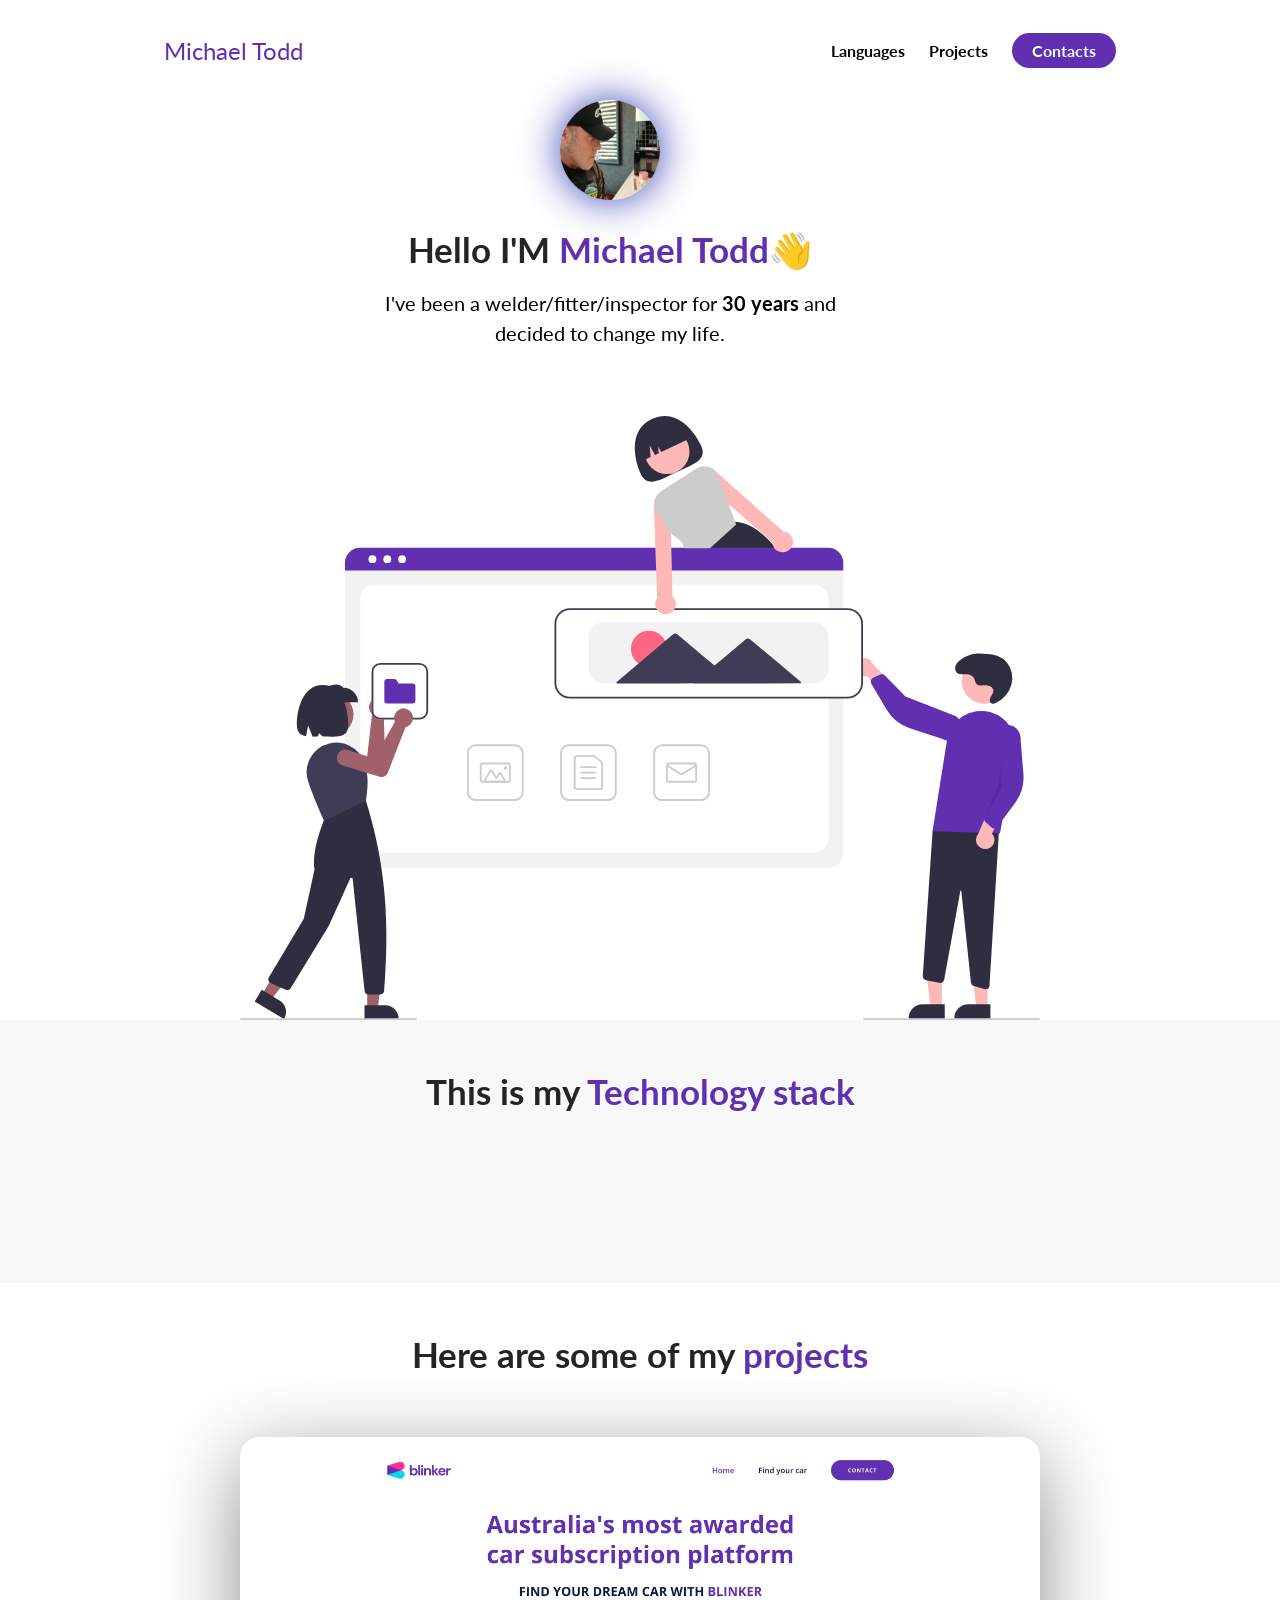
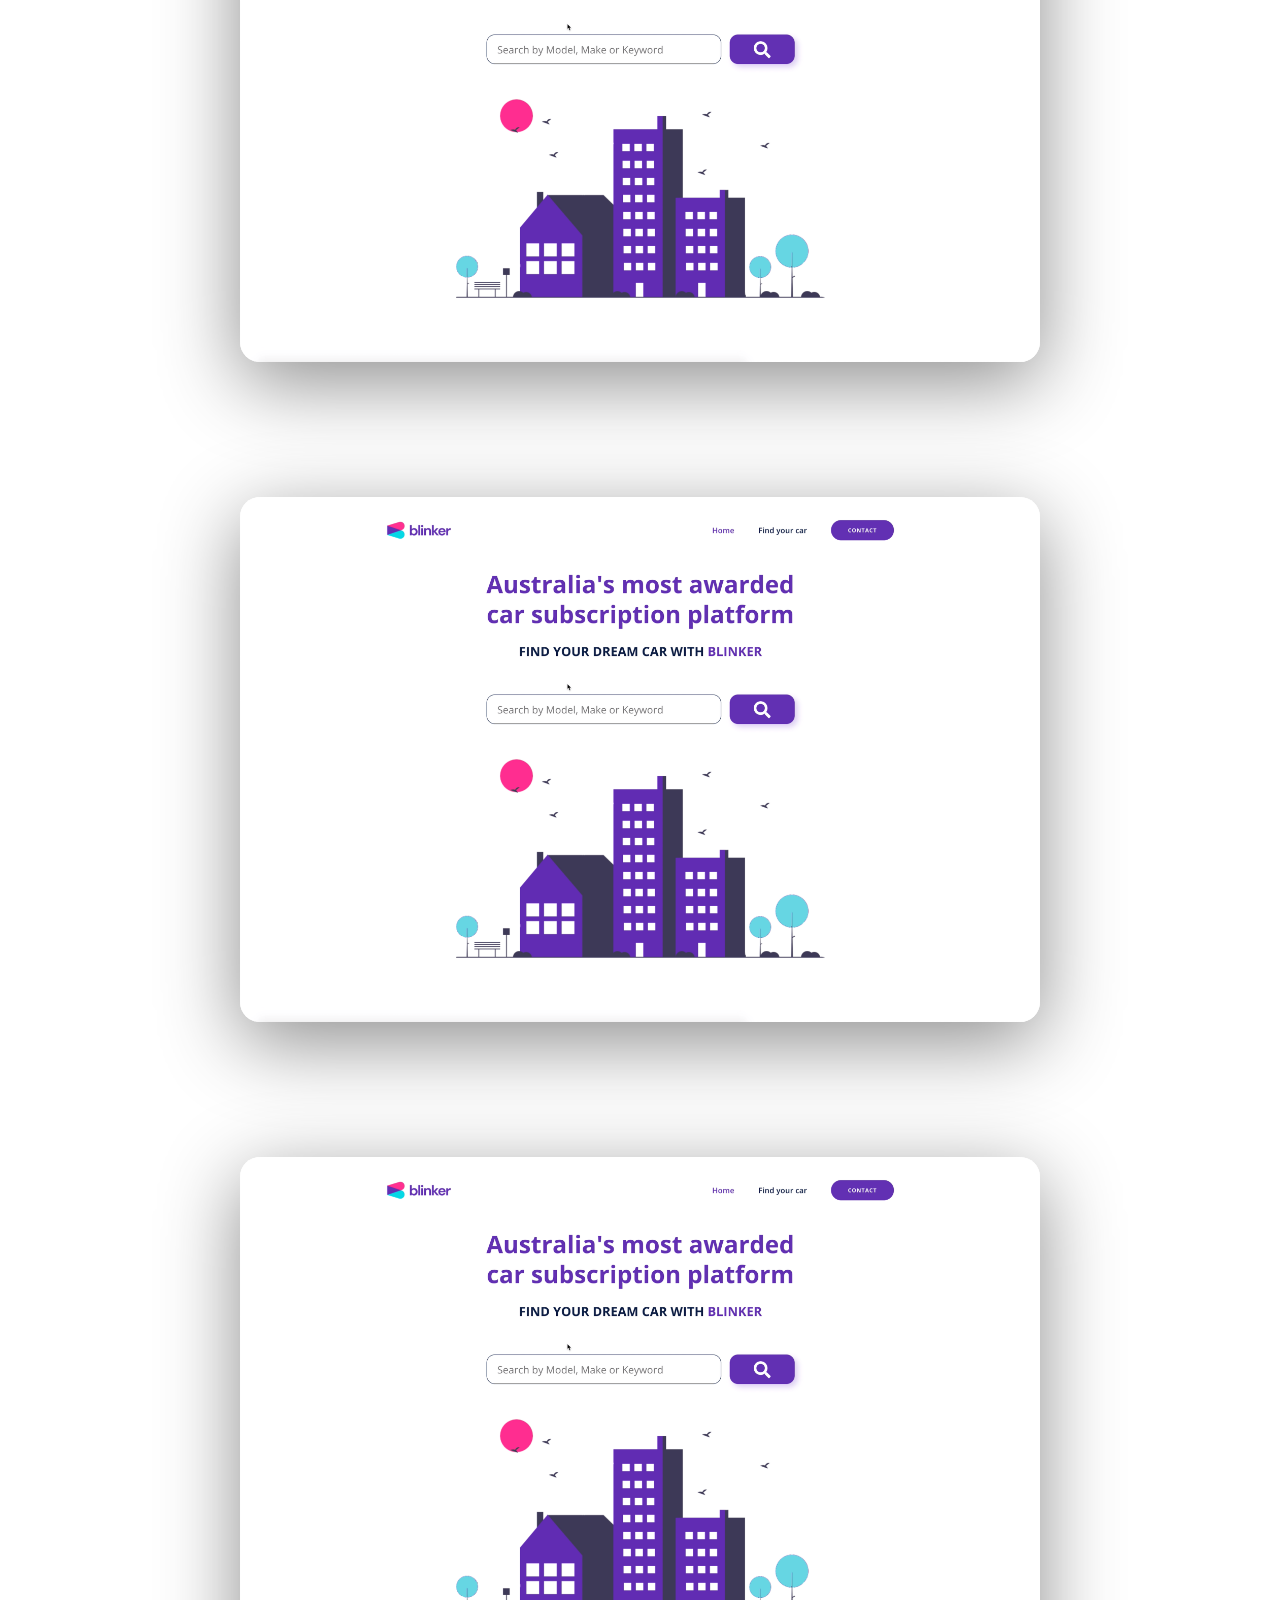
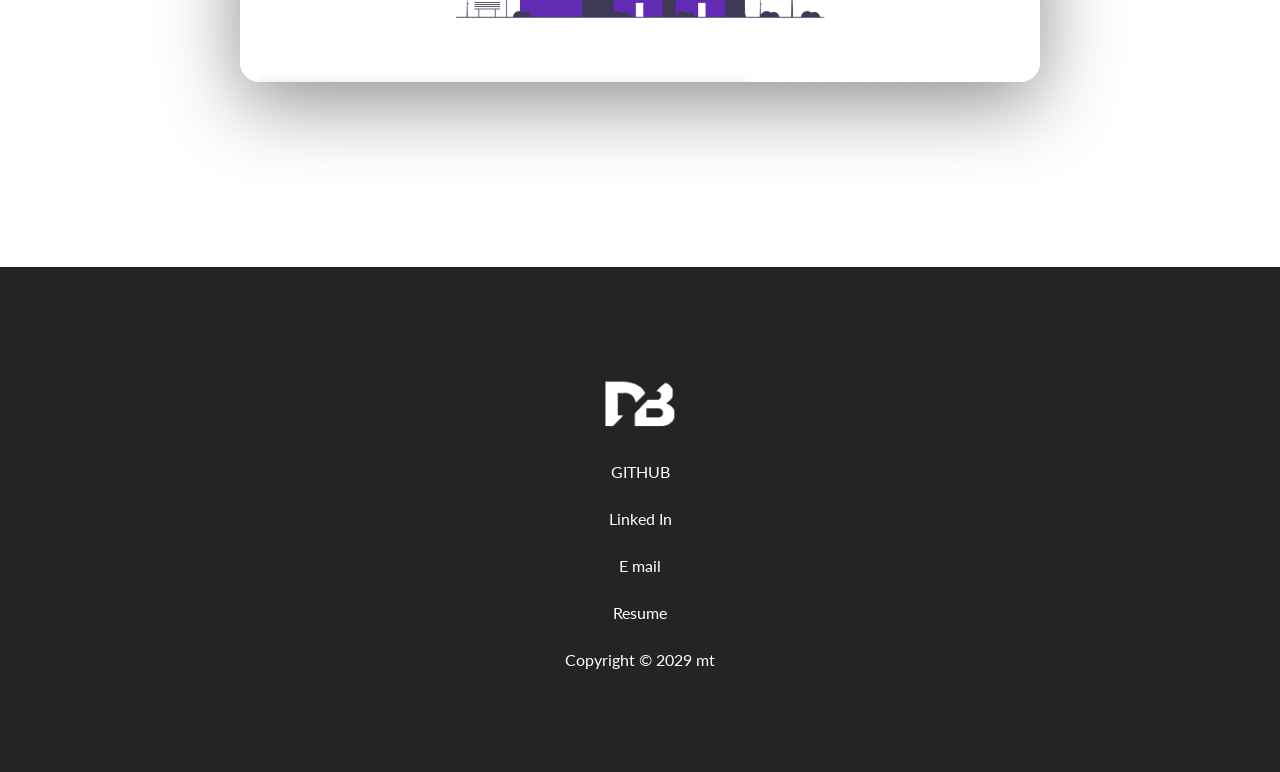
==== index.html @ 8f1e2f40 "bug: footer" ====
<!DOCTYPE html>
<html lang="en">

<head>
  <meta charset="UTF-8">
  <meta http-equiv="X-UA-Compatible" content="IE=edge">
  <meta name="viewport" content="width=device-width, initial-scale=1.0">
  <title>Michael Todd</title>
  <link rel="stylesheet" href="./styles.css">
  <script src="https://kit.fontawesome.com/438e40de6d.js" crossorigin="anonymous"></script>
</head>

<body>
  <section id="about-me">
    <nav>
      <div class="personal__logo">Michael Todd</div>
      <ul class="nav__link--list">
        <li class="nav__link">
          <a href="#languages" class="
            nav__link--anchor
             link__hover-effect
             link__hover-effect--black
          ">Languages</a>
        </li>
        <li class="nav__link">
          <a href="#projects" class= "
            nav__link--anchor
            link__hover-effect
            link__hover-effect--black
          ">Projects</a>
        </li>
        <li class="nav__link">
          <a href="mailto:email@email.com" class="
            nav__link--anchor
            nav__link--anchor-primary
          ">Contacts</a>
        </li>
      </ul>
    </nav>
    <div class="flex flex-1">
      <div class="about-me__info row">
        <div class="about-me__info--container">
          <figure class="about-me__picture--mask">
           <img src="./Michael.jpg" class="about-me__picture" alt="picture of me">
          </figure>
          <h1 class="about-me__info--title">
            Hello I'M <span   class="text--purple">Michael Todd</span>👋
          </h1>
          <p class="about-me__info-para">
            I've been a welder/fitter/inspector for <strong>30 years</strong> and decided to change my life.
          </p>
          <div class="about-me__links">
            <a href="https://www.linkedin.com" class="about-me__link">
              <i class="fa-brands fa-linkedin"></i>
            </a>
            <a href="https://www.github.com" class="about-me__link">
              <i class="fa-brands fa-github"></i>
            </a>
            <a href="https://www.starbucks.com" class="about-me__link">
              <i class="far fa-envelope"></i>
            </a>
            <a href="./david eportfolio layout/assets/Example Resume.pdf" class="about-me__link">
              <i class="far fa-file-pdf"></i>
            </a>
          </div>
        </div>
        <figure class="about-me__img--container">
          <img src="./david eportfolio layout/assets/undraw_websites.svg" class="about-me__img" alt="">
        </figure>
      </div>
    </div>
  </section>
  <section id="languages">
    <div class="container">
      <div class="row">
        <h1 class="section__title">This is my<span class="text--purple"> Technology stack</span></h1>
        <div class="language__list">
          <div class="language">
            <figure class="language__img--wrapper">
              <img src="https://upload.wikimedia.org/wikipedia/commons/3/38/HTML5_Badge.svg" alt="" class="language__img"/>
            </figure>
              <span class="language__name">WIKI</span>
          </div>
          <div class="language">
            <figure class="language__img--wrapper">
              <img src="https://cdn.iconscout.com/icon/free/png-256/css-131-722685.png" alt="" class="language__img"/>
            </figure>
              <span class="language__name">ICON</span>
          </div>
          <div class="language">
            <figure class="language__img--wrapper">
              <img src="https://cdn.iconscout.com/icon/free/png-256/javascript-1-225993.png" alt="" class="language__img"/>
            </figure>
              <span class="language__name">Java</span>
          </div>
          <div class="language">
            <figure class="language__img--wrapper">
              <img src="https://cdn.iconscout.com/icon/free/png-256/typescript-3521774-2945272.png" alt="" class="language__img"/>
            </figure>
              <span class="language__name">Type Script</span>
          </div>
          <div class="language">
            <figure class="language__img--wrapper">
              <img src="https://cdn.iconscout.com/icon/free/png-256/vue-282497.png" alt="" class="language__img"/>
            </figure>
              <span class="language__name">VUE</span>
          </div>
          <div class="language">
            <figure class="language__img--wrapper">
              <img src="https://cdn.iconscout.com/icon/free/png-256/nuxt-dot-js-3628959-3030184.png" alt="" class="language__img"/>
            </figure>
              <span class="language__name">NUXT</span>
          </div>
          <div class="language">
            <figure class="language__img--wrapper">
              <img src="https://cdn.iconscout.com/icon/free/png-256/react-3-1175109.png" alt="" class="language__img"/>
            </figure>
              <span class="language__name">REACT</span>
          </div>
          <div class="language">
            <figure class="language__img--wrapper">
              <img src="https://mobx.js.org/img/mobx.png" alt="" class="language__img"/>
            </figure>
            <span class="language__name">MOBX</span>
          </div>
        </div>
      </div>
    </div>
  </section>
  <section id="projects">
    <div class="container">
      <div class="row">
        <h1 class="section__title">Here are some of my <span class="text--purple">projects</span></h1>
        <ul class="project__list">
          <li class="project">
            <div class="project__wrapper">
              <img src="./david eportfolio layout/assets/loopit.png"class="project__img" alt="Car subscription project">
              <div class="project__description">
                <h3 class="project__description--title">Car Sales Project</h3>
                <h4 class="project__description--sub-title"> HTML, CSS, JAVA, VUE, VUEX</h4>
                <p class="project__description--para">
                  Lorem ipsum dolor sit amet consectetur adipisicing elit. Distinctio magni ea numquam perspiciatis repudiandae voluptas, consequuntur cumque ab placeat libero tenetur quod architecto maxime quasi itaque eaque corrupti reiciendis doloremque?
                </p>
                <div class="project__description--links">
                  <a href="https://www.github.com/yourlink" target="_blank" class="project__description--link">
                    <i class="fa-brands fa-github"></i>
                  </a>
                  <a href="https://www.your web site" class="project__description--link">
                    <i class="fas fa-link"></i>
                  </a> 
                </div> 
              </div>
            </div>
          </li>
          <li class="project">
            <div class="project__wrapper">
              <img src="./david eportfolio layout/assets/loopit.png"class="project__img" alt="Car subscription project">
              <div class="project__description">
                <h3 class="project__description--title">ultra sonic testing Project</h3>
                <h4 class="project__description--sub-title"> HTML, CSS, JAVA, VUE, VUEX</h4>
                <p class="project__description--para">
                  Lorem ipsum dolor sit amet consectetur adipisicing elit. Distinctio magni ea numquam perspiciatis repudiandae voluptas, consequuntur cumque ab placeat libero tenetur quod architecto maxime quasi itaque eaque corrupti reiciendis doloremque?
                </p>
                <div class="project__description--links">
                  <a href="https://www.github.com/yourlink" target="_blank" class="project__description--link">
                    <i class="fa-brands fa-github"></i>
                  </a>
                  <a href="https://www.your web site" class="project__description--link">
                    <i class="fas fa-link"></i>
                  </a> 
                </div> 
              </div>
            </div>
          </li>
          <li class="project">
            <div class="project__wrapper">
              <img src="./david eportfolio layout/assets/loopit.png"class="project__img" alt="Car subscription project">
              <div class="project__description">
                <h3 class="project__description--title">Cheese Cake Factory Project</h3>
                <h4 class="project__description--sub-title"> HTML, CSS, JAVA, VUE, VUEX</h4>
                <p class="project__description--para">
                  Lorem ipsum dolor sit amet consectetur adipisicing elit. Distinctio magni ea numquam perspiciatis repudiandae voluptas, consequuntur cumque ab placeat libero tenetur quod architecto maxime quasi itaque eaque corrupti reiciendis doloremque?
                </p>
                <div class="project__description--links">
                  <a href="https://www.github.com/yourlink" target="_blank" class="project__description--link">
                    <i class="fa-brands fa-github"></i>
                  </a>
                  <a href="https://www.your web site" class="project__description--link">
                    <i class="fas fa-link"></i>
                  </a> 
                </div> 
              </div>
            </div>
          </li>
        </ul>
      </div>
    </div>
  </section>
  <footer>
    <div class="row footer__row">
      <a href="#" class="footer__anchor">
        <figure class="footer__logo">
          <img src="./david eportfolio layout/assets/logo.svg" class="footer__logo--img" alt="">
        </figure>
        <span class="footer__logo--popper">Top
          <i class="fas fa-arrow-up"></i>
        </span>
      </a>
      <div class="footer__social--list">
        <a href="https://www.github.com" class="
          footer__social--link
          link__hover-effect
          link__hover-effect--white
        "target="-blank">GITHUB</a>
      </div>
      <div class="footer__social--list">
        <a href="https://www.linkedin.com" class="
          footer__social--link
          link__hover-effect
          link__hover-effect--white
        "target="-blank">Linked In</a>
      </div>
      <div class="footer__social--list">
        <a href="mailto:email@email.com" class="
          footer__social--link
          link__hover-effect
          link__hover-effect--white
        "target="-blank">E mail</a>
      </div>
      <div class="footer__social--list">
        <a href="./david eportfolio layout/assets/Example Resume.pdf" class="
          footer__social--link
          link__hover-effect
          link__hover-effect--white
        "target="-blank">Resume</a>
      </div>
      <div class="footer__copyright"> Copyright ©  2029 mt </div> 
    </div>
  </footer>
</body>
</html>
---- styles.css ----
@import url('https://fonts.googleapis.com/css2?family=Lato:wght@400;700&display=swap');

* {
  font-family: 'Lato', sans-serif;
  padding: 0;
  margin: 0;
  box-sizing: border-box;
}

html {
  scroll-behavior: smooth;
}

h1, h2, h3, h4, h5, h6, span {
  color: #242424;
  text-align: center;
  line-height: 1.25;
}

h1 {
  font-size: 35px;
}

p {
  line-height: 1.5;
  font-size: 16px;
}

a {
  text-decoration: none;
  position: relative;
  transition: opacity 300ms ease;
}

i:hover {
  opacity: 0.7;
}

.link__hover-effect:after {
  content:"";
  position: absolute;
  height: 3px;
  width: 0;
  bottom: -3px;
  right: 0;
  transition: all 300ms ease;
}

.link__hover-effect--white:after {
  background-color: #fff;
}

.link__hover-effect--black:after {
  background-color: #000;
}

.link__hover-effect:hover:after {
  width: 100%;
  left: 0;
}

li {
  list-style-type: none;
}

.flex {
  display: flex;
}

.flex-1 {
  flex: 1;
}


.container {
  padding: 50px 0;
}

.row {
  width:100%;
  max-width: 800px;
  margin: 0 auto;
}

.text--purple {
  color:#6030b1;
}

section:nth-child(even) {
  background-color: #f8f8f8;
}

.section__title {
  margin-bottom: 20px;
}

/*

NAVIGATION BAR

*/

nav {
  height: 100px;
  max-width: 1000px;
  width: 100%;
  margin: 0 auto;
  display: flex;
  justify-content: space-between;
  align-items: center;
  padding: 0 12px;
}

.nav__link--list {
  display: flex;
  }

.nav__link--anchor {
  margin: 0 12px;
  color: #070202;
  text-decoration: none;
  font-weight: 700;
}

.nav__link--anchor-primary {
  background-color: #6030b1;
  color:azure;
  border-radius: 50px;
  padding: 8px 20px;
  transition: all 300ms ease;
}

.nav__link--anchor-primary:hover {
  background-color: #5d3eff;
}

.personal__logo {
  font-size: 24px;
  color:#6030b1;
  margin: 0 12px;
  font: bold;
}

/* 

ABOUT me

*/

#about-me {
  min-height: 100vh;
  display: flex;
  flex-direction: column;
}

.about-me__info {
  display: flex;
  flex-direction: column;
}


.about-me__info--container {
  display: flex;
  justify-content: center;
  flex-direction: column;
  align-items: center;
  max-width: 500px;
  margin: 0  120px;
  text-align: center;
}

.about-me__picture--mask {
  width: 100px;
  height: 100px;
  border-radius: 50%;
  overflow: hidden;
  box-shadow: 0px 0px 40px #343eb3;
  margin-bottom: 28px;
}
.about-me__picture {
  width: 100%;
  height: 100%;

  /*  improving my own picture  */

  transform: scale(1.5);
  padding: 8px;
}

.about-me__info--title {
  margin-bottom: 16px;
}

.about-me__info-para {
  font-size: 20px;
  margin-bottom: 28px;
}

.about-me__link {
  font-size: 25px;
  color:#242424;
  text-decoration: none;
  padding: 0  20px;
}

.about-me__links {
  animation: fade-up 650ms 800ms backwards;
  padding: 20px;
  font-size: 25px;
  display:flex;
}

.about-me__img--container {
  flex: 1;
  align-items: center;
  flex-direction: column;
  display: flex;

} 

.about-me__img  {
  width: 100%;
}

/*

TECH - STACK

*/

.language {
  width: 25%;
  display: flex;
  justify-content: center;
  position: relative;
  /* position */
}

.language__img {
  width: 100%;
  max-width: 100px;
  position: relative;
}

.language__img:hover {
  filter:brightness(80%);
  opacity: 0.86;
  transform: scale(0.9);
}

.language__img--wrapper {
  display: flex;
  justify-content: center;
  align-items: center;
  padding: 25px 16px;

}

.language__list {
  display: flex;
  width: 100%;
  flex-wrap: wrap;
}

.language__name {
  position: absolute;
  bottom: 0;
  transform: scale(0);
  transition: all 300ms;
  font-size: 20px;
}
.language:hover .language__name {
  transform: scale(1);
}

/*

PROJECTS

*/

.project {
  margin-bottom: 135px;
}

.project__img {
  width: 100%;
  transition: all 500ms ease;
}

.project__wrapper {
  box-shadow: 0 20px 80px rgba(0, 0, 0, 0.45);
  border-radius: 20px;
  overflow: hidden;
  position: relative;
  display: flex;
}

.project__wrapper:before {
  content:"";
  position: absolute;
  top: 0;
  left: 0;
  height: 100%;
  width: 100%;
  background-color: #1c1d25;
  opacity: 0;
  transition: opacity 450ms ease;
  z-index: 2;
}

.project:hover .project__wrapper:before {
  opacity: 0.7;

}

.project:hover .project__img {
  transform: scale (1.07);
  filter: blur(5px);
}

.project:hover .project__description {
  opacity: 1;
}

.project__list {
  padding-top: 40px;
}

.project__description {
  position: absolute;
  top: 50%;
  transform: translateY(-50%);
  left: 90px;
  max-width: 550px;
  z-index: 3;
  opacity: 0;
  transition: transform 450ms, opacity 300ms;
}

.project__description--title {
  font-size: 40px;
}

.project__description--para {
  margin: 16px 0;
}

.project__description--link {
  font-size: 20px;
  margin-right: 16px;
}

.project__description--title,
.project__description--sub-title,
.project__description--para,
.project__description--link {
  text-align: left;
  color: #fff;
}

/* 

FOOTER 

*/


footer {
  background-color: #242424;
}

.footer__logo {

}

.footer__social--list {
  width: 100%;
  max-width: 500px;
  display: flex;
  justify-content: space-around;
  margin-bottom: 28px;
}

.footer__row {
  padding: 8% 0;
  flex-direction: column;
  display: flex;
  align-items: center;
  justify-content: center;
}

.footer__logo--img {
  width: 70px;
  height: 70px;
}

.footer__social--link,
.footer__copyright,
.footer__logo--popper {
  color:#fff
}

.footer__anchor {
  margin-bottom: 20px;
  position: relative;
}

.footer__anchor:hover 
.footer__logo--popper {
  transform: translate(60px);
  position: relative;
}

.footer__logo--popper {
  position: absolute;
  right: 0;
  top: 30px;
  font-weight: 700;
  opacity: 0;
  transition: all 300ms ease;
}
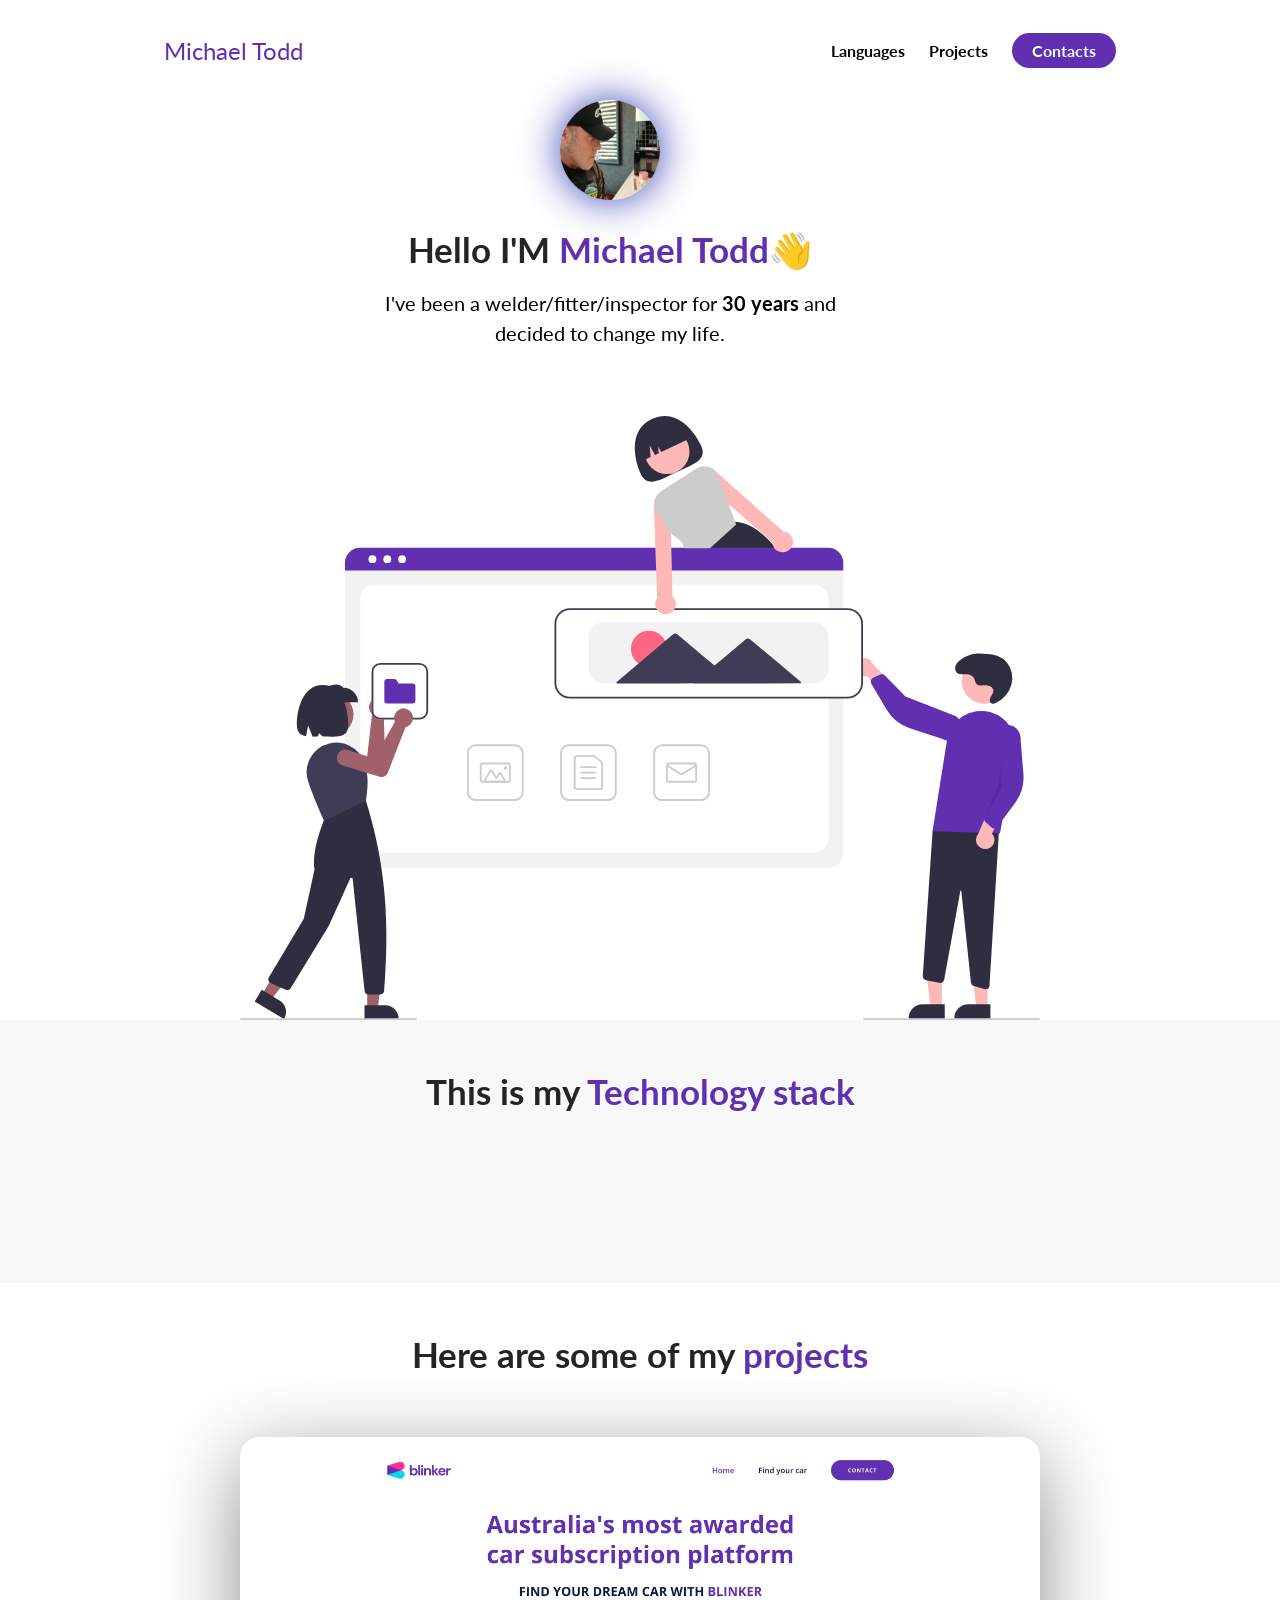
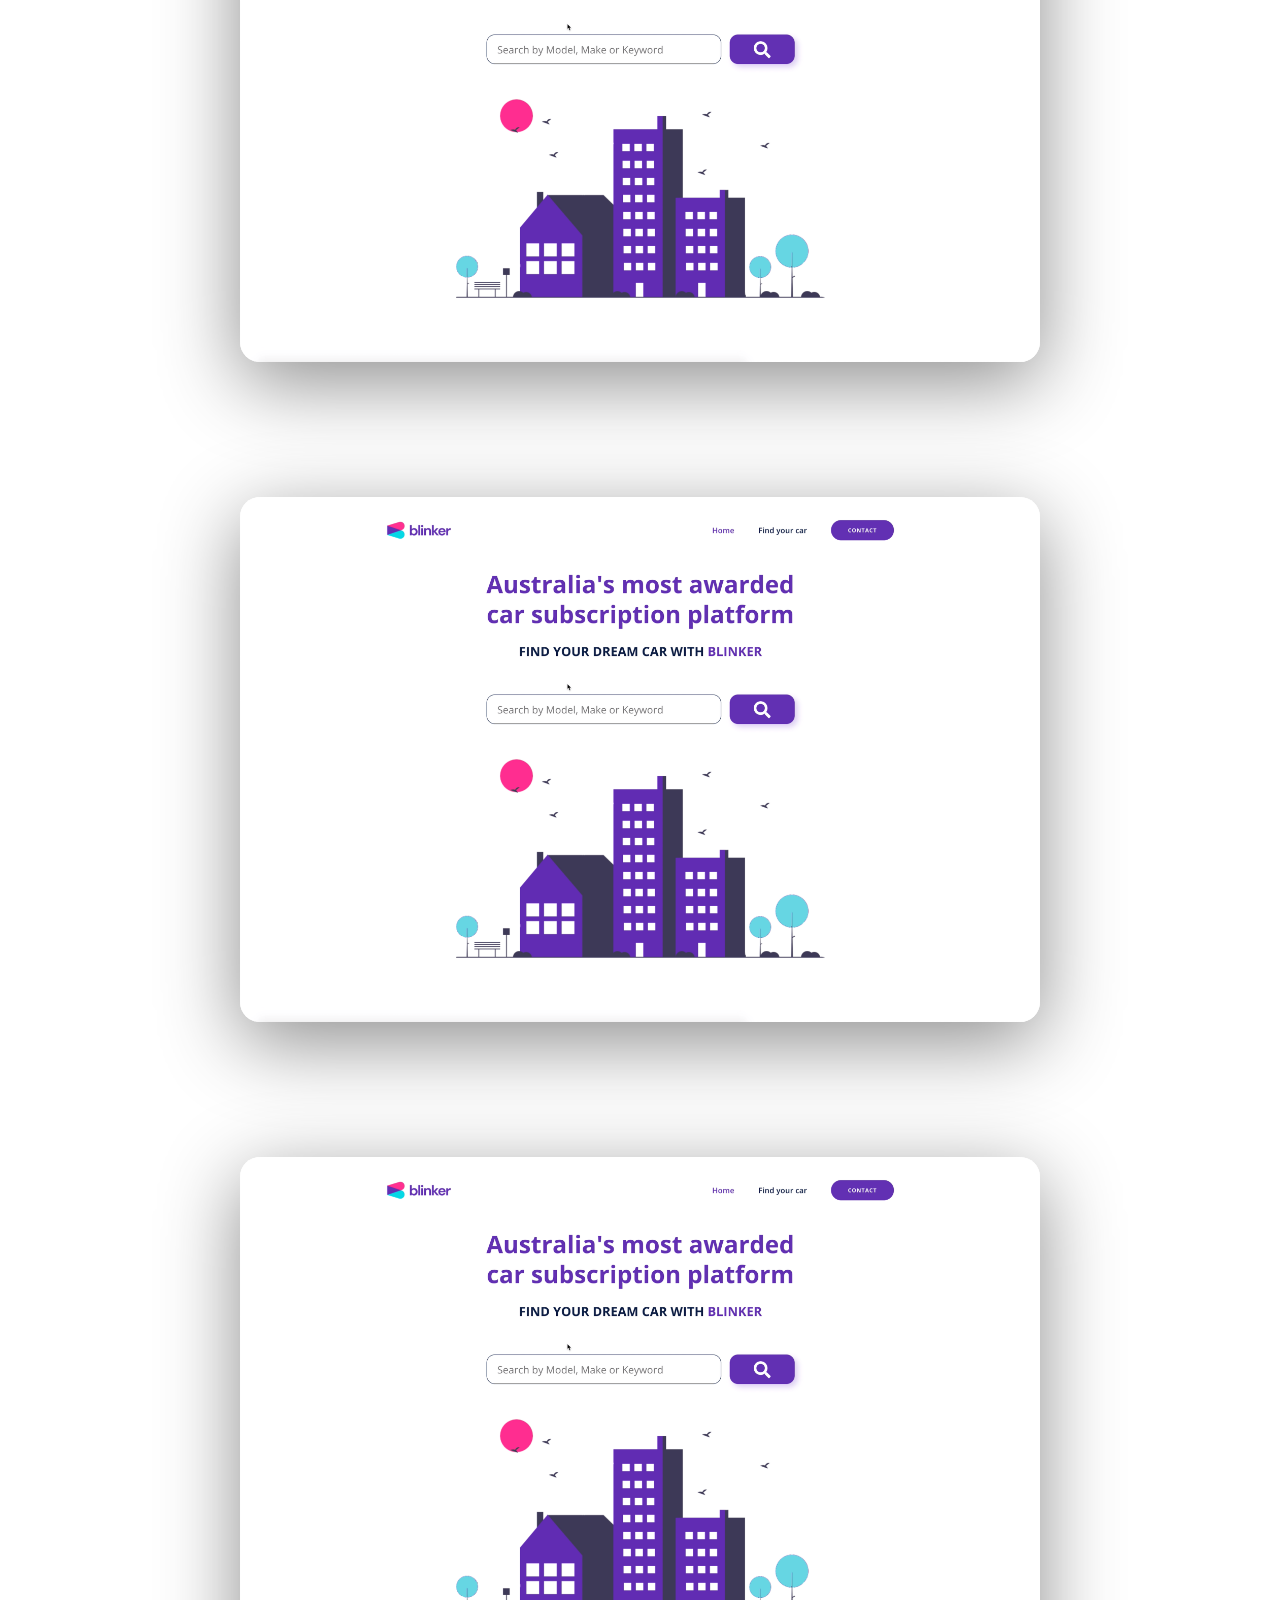
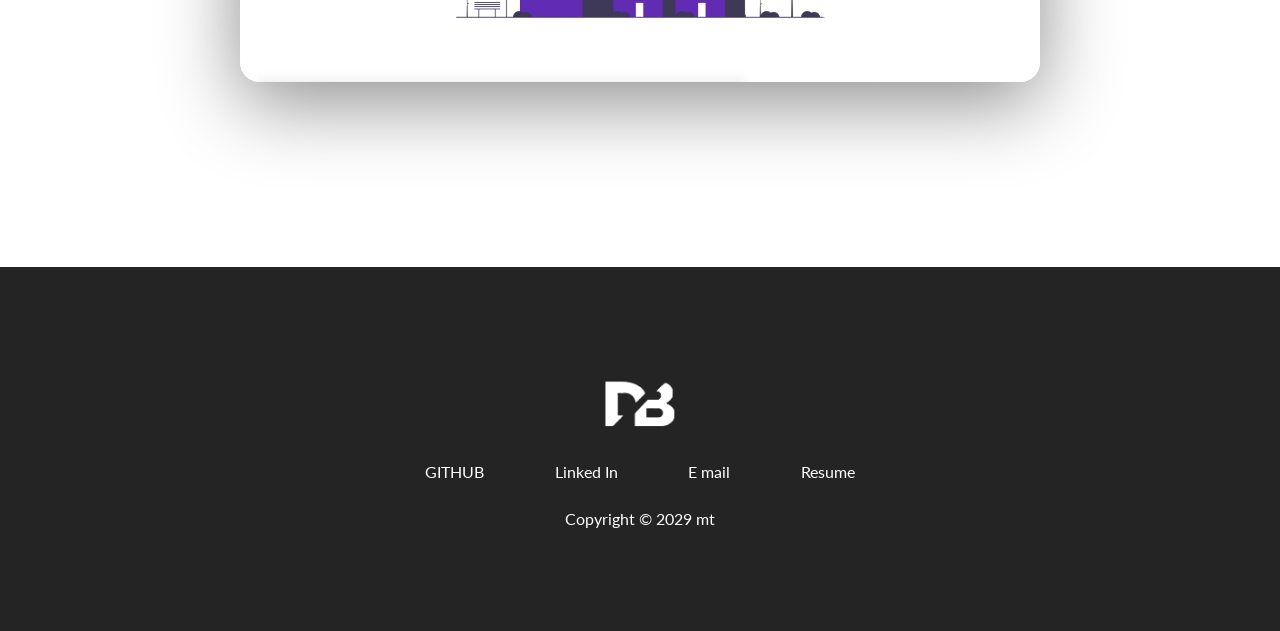
==== commit f3f0851f: "fix: div class footer social link, change -blank to _blank" ====
--- a/index.html
+++ b/index.html
@@ -200,9 +200,10 @@
     <div class="row footer__row">
       <a href="#" class="footer__anchor">
         <figure class="footer__logo">
-          <img src="./david eportfolio layout/assets/logo.svg" class="footer__logo--img" alt="">
+          <img src="./david eportfolio layout/assets/logo.svg"class="footer__logo--img" alt="">
         </figure>
-        <span class="footer__logo--popper">Top
+        <span class="footer__logo--popper">
+          Top
           <i class="fas fa-arrow-up"></i>
         </span>
       </a>
@@ -211,28 +212,22 @@
           footer__social--link
           link__hover-effect
           link__hover-effect--white
-        "target="-blank">GITHUB</a>
-      </div>
-      <div class="footer__social--list">
+        "target="_blank">GITHUB</a>
         <a href="https://www.linkedin.com" class="
           footer__social--link
           link__hover-effect
           link__hover-effect--white
-        "target="-blank">Linked In</a>
-      </div>
-      <div class="footer__social--list">
+        "target="_blank">Linked In</a>
         <a href="mailto:email@email.com" class="
           footer__social--link
           link__hover-effect
           link__hover-effect--white
-        "target="-blank">E mail</a>
-      </div>
-      <div class="footer__social--list">
+        "target="_blank">E mail</a>
         <a href="./david eportfolio layout/assets/Example Resume.pdf" class="
           footer__social--link
           link__hover-effect
           link__hover-effect--white
-        "target="-blank">Resume</a>
+        "target="_blank">Resume</a>
       </div>
       <div class="footer__copyright"> Copyright ©  2029 mt </div> 
     </div>
--- a/styles.css
+++ b/styles.css
@@ -370,9 +370,6 @@
   background-color: #242424;
 }
 
-.footer__logo {
-
-}
 
 .footer__social--list {
   width: 100%;
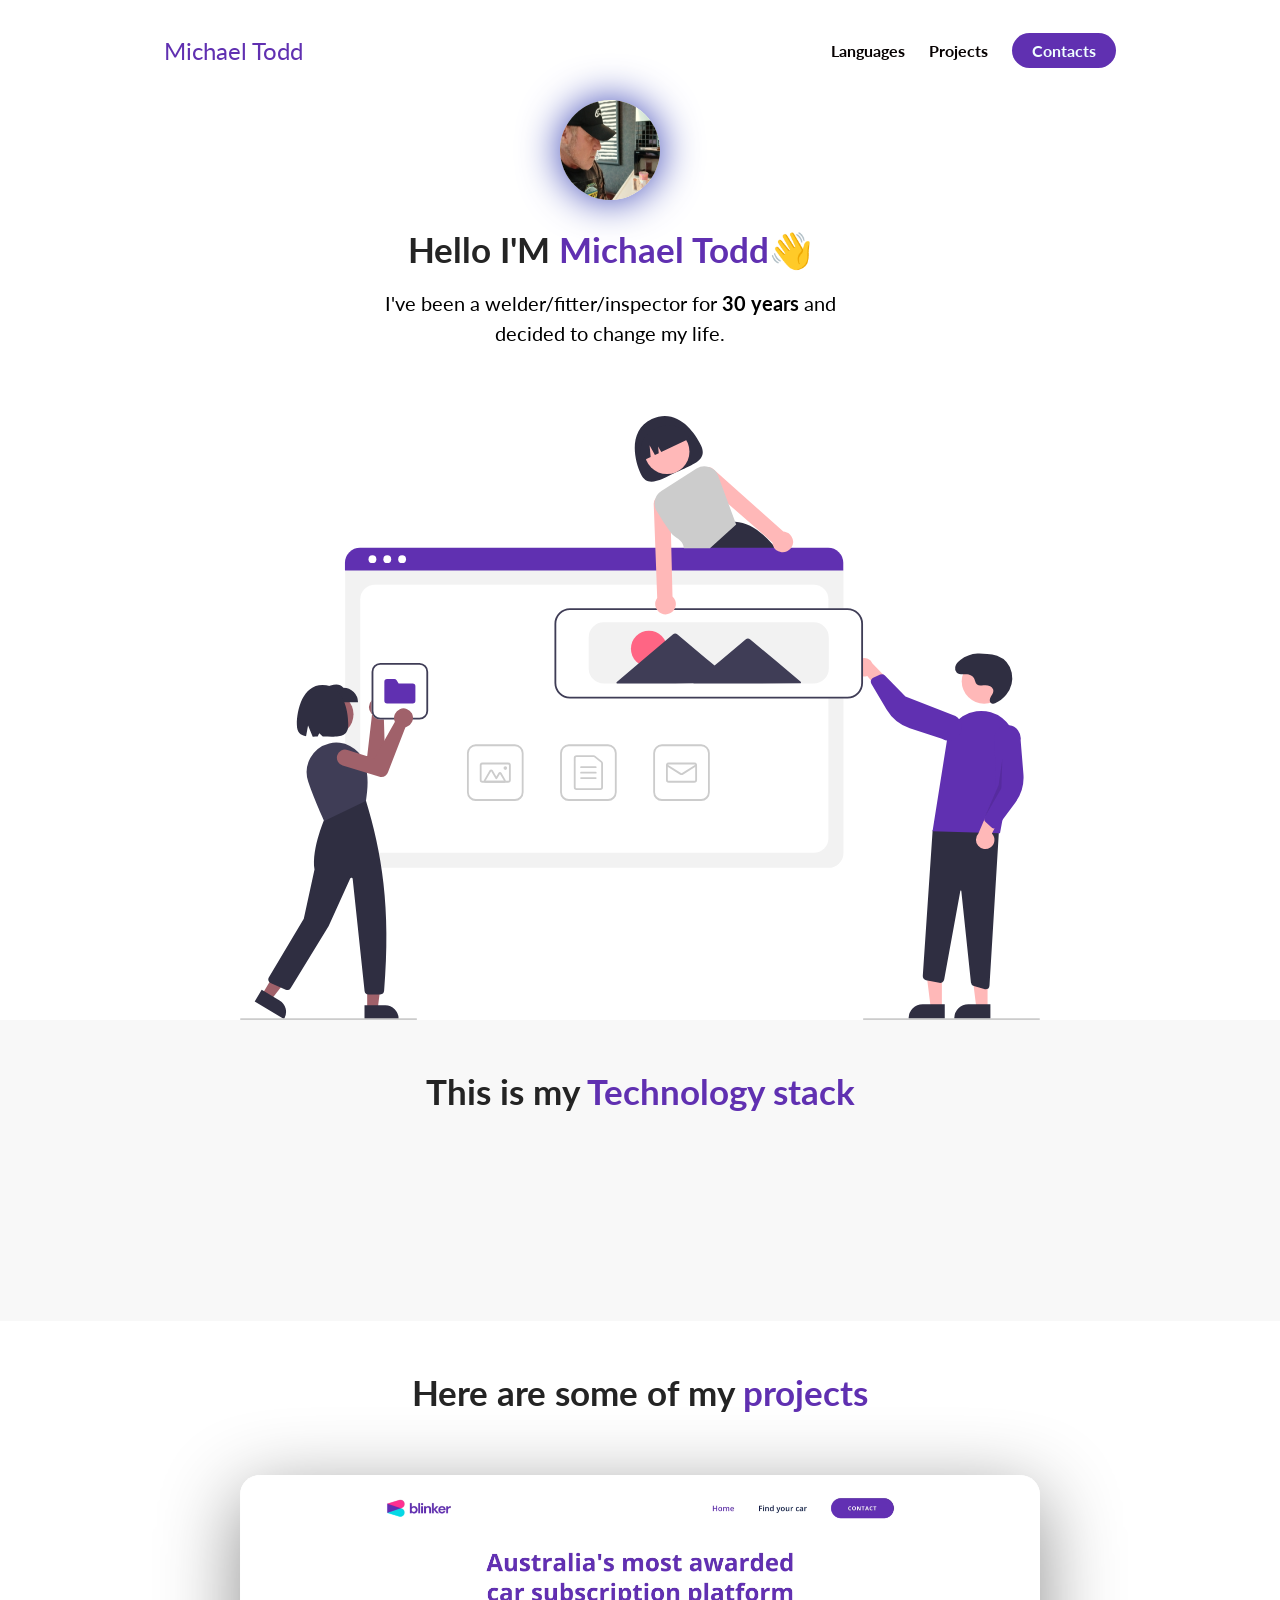
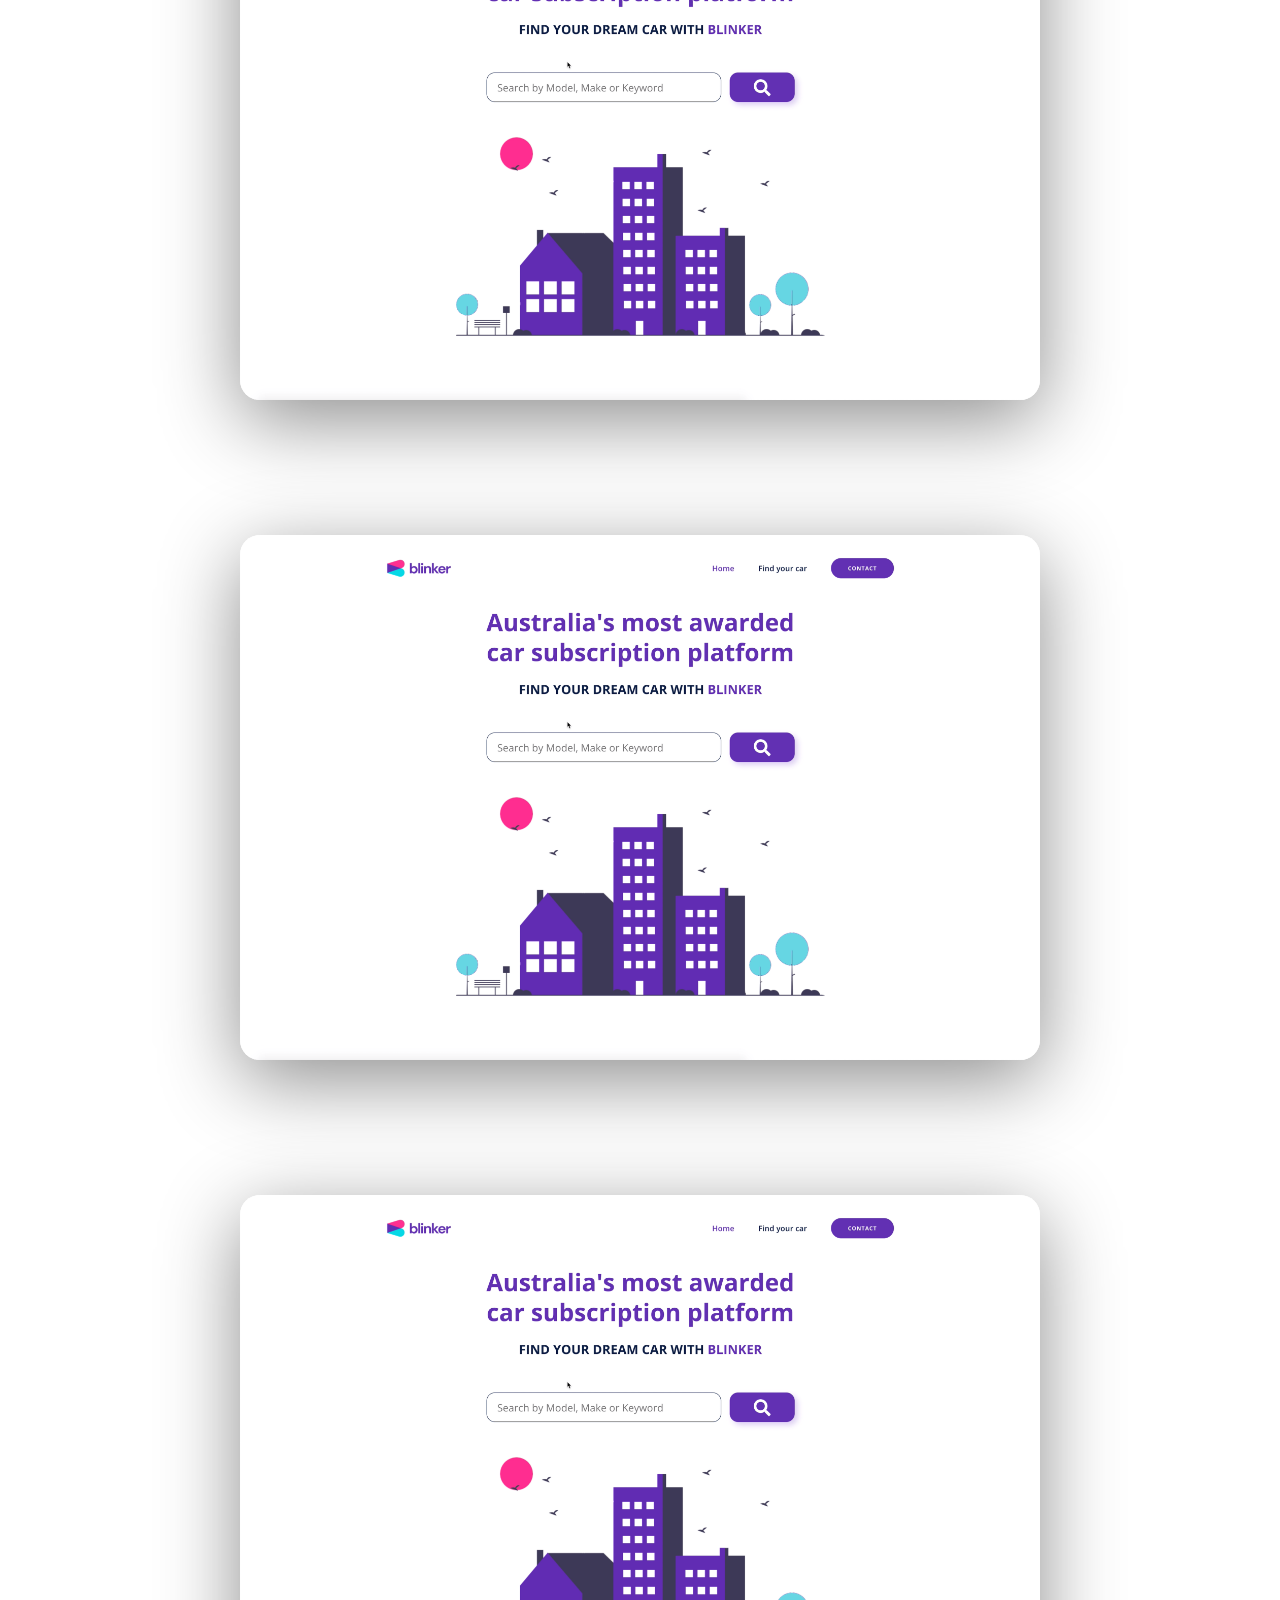
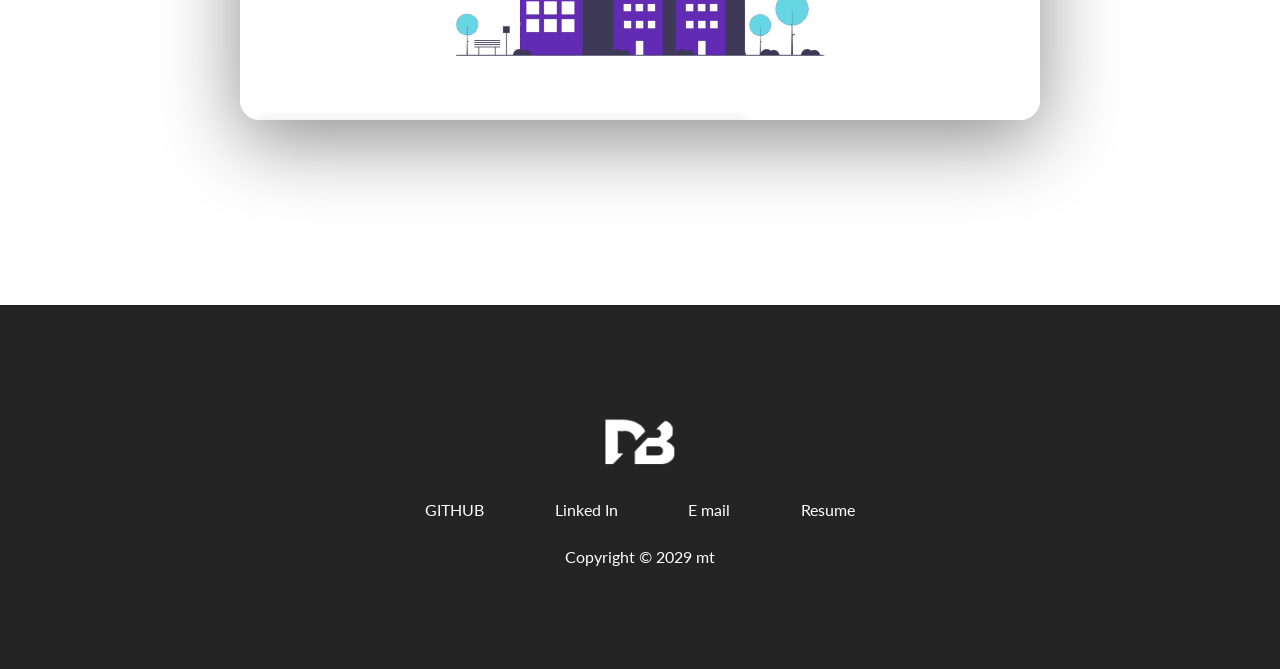
==== commit 417ed997: "finished: all clickable icons" ====
--- a/index.html
+++ b/index.html
@@ -77,49 +77,65 @@
         <div class="language__list">
           <div class="language">
             <figure class="language__img--wrapper">
-              <img src="https://upload.wikimedia.org/wikipedia/commons/3/38/HTML5_Badge.svg" alt="" class="language__img"/>
-            </figure>
-              <span class="language__name">WIKI</span>
-          </div>
-          <div class="language">
-            <figure class="language__img--wrapper">
-              <img src="https://cdn.iconscout.com/icon/free/png-256/css-131-722685.png" alt="" class="language__img"/>
-            </figure>
-              <span class="language__name">ICON</span>
-          </div>
-          <div class="language">
-            <figure class="language__img--wrapper">
-              <img src="https://cdn.iconscout.com/icon/free/png-256/javascript-1-225993.png" alt="" class="language__img"/>
-            </figure>
-              <span class="language__name">Java</span>
-          </div>
-          <div class="language">
-            <figure class="language__img--wrapper">
-              <img src="https://cdn.iconscout.com/icon/free/png-256/typescript-3521774-2945272.png" alt="" class="language__img"/>
-            </figure>
-              <span class="language__name">Type Script</span>
-          </div>
-          <div class="language">
-            <figure class="language__img--wrapper">
-              <img src="https://cdn.iconscout.com/icon/free/png-256/vue-282497.png" alt="" class="language__img"/>
-            </figure>
-              <span class="language__name">VUE</span>
-          </div>
-          <div class="language">
-            <figure class="language__img--wrapper">
-              <img src="https://cdn.iconscout.com/icon/free/png-256/nuxt-dot-js-3628959-3030184.png" alt="" class="language__img"/>
-            </figure>
-              <span class="language__name">NUXT</span>
-          </div>
-          <div class="language">
-            <figure class="language__img--wrapper">
-              <img src="https://cdn.iconscout.com/icon/free/png-256/react-3-1175109.png" alt="" class="language__img"/>
-            </figure>
-              <span class="language__name">REACT</span>
-          </div>
-          <div class="language">
-            <figure class="language__img--wrapper">
-              <img src="https://mobx.js.org/img/mobx.png" alt="" class="language__img"/>
+              <a href="https://www.wikimedia.com">
+                <img src="https://upload.wikimedia.org/wikipedia/commons/3/38/HTML5_Badge.svg" alt="" class="language__img"/>
+              </a>
+            </figure>
+            <span class="language__name">WIKI</span>
+          </div>
+          <div class="language">
+            <figure class="language__img--wrapper">
+              <a href="https://iconscout.com">
+                <img src="https://cdn.iconscout.com/icon/free/png-256/css-131-722685.png" alt="" class="language__img"/>
+              </a>
+            </figure>
+            <span class="language__name">ICON</span>
+          </div>
+          <div class="language">
+            <figure class="language__img--wrapper">
+              <a href="https://www.javascript.com">
+                <img src="https://cdn.iconscout.com/icon/free/png-256/javascript-1-225993.png" alt="" class="language__img"/>
+              </a>
+            </figure>
+            <span class="language__name">Java</span>
+          </div>
+          <div class="language">
+            <figure class="language__img--wrapper">
+              <a href="http://www.wafflehouse.com">
+                <img src="https://cdn.iconscout.com/icon/free/png-256/typescript-3521774-2945272.png" alt="" class="language__img"/>
+              </a>
+            </figure>
+            <span class="language__name">Type Script</span>
+          </div>
+          <div class="language">
+            <figure class="language__img--wrapper">
+              <a href="https://www.vuejs.org">
+                <img src="https://cdn.iconscout.com/icon/free/png-256/vue-282497.png" alt="" class="language__img"/>
+              </a>
+            </figure>
+            <span class="language__name">VUE</span>
+          </div>
+          <div class="language">
+            <figure class="language__img--wrapper">
+              <a href="https://www.nuxt.com">
+                <img src="https://cdn.iconscout.com/icon/free/png-256/nuxt-dot-js-3628959-3030184.png" alt="" class="language__img"/>
+              </a>
+            </figure>
+            <span class="language__name">NUXT</span>
+          </div>
+          <div class="language">
+            <figure class="language__img--wrapper">
+              <a href="https://www.react.dev">
+                <img src="https://cdn.iconscout.com/icon/free/png-256/react-3-1175109.png" alt="" class="language__img"/>
+              </a>
+            </figure>
+            <span class="language__name">REACT</span>
+          </div>
+          <div class="language">
+            <figure class="language__img--wrapper">
+              <a href="https://mobx.js.org">
+                <img src="https://mobx.js.org/img/mobx.png" alt="" class="language__img"/>
+              </a>
             </figure>
             <span class="language__name">MOBX</span>
           </div>
@@ -145,7 +161,7 @@
                   <a href="https://www.github.com/yourlink" target="_blank" class="project__description--link">
                     <i class="fa-brands fa-github"></i>
                   </a>
-                  <a href="https://www.your web site" class="project__description--link">
+                  <a href="https://wafflehouse.com" target="_blank" class="project__description--link">
                     <i class="fas fa-link"></i>
                   </a> 
                 </div> 
@@ -165,7 +181,7 @@
                   <a href="https://www.github.com/yourlink" target="_blank" class="project__description--link">
                     <i class="fa-brands fa-github"></i>
                   </a>
-                  <a href="https://www.your web site" class="project__description--link">
+                  <a href="https://wafflehouse.com" target="_blank" class="project__description--link">
                     <i class="fas fa-link"></i>
                   </a> 
                 </div> 
@@ -185,7 +201,7 @@
                   <a href="https://www.github.com/yourlink" target="_blank" class="project__description--link">
                     <i class="fa-brands fa-github"></i>
                   </a>
-                  <a href="https://www.your web site" class="project__description--link">
+                  <a href="https://wafflehouse.com" target="_blank" class="project__description--link">
                     <i class="fas fa-link"></i>
                   </a> 
                 </div> 
--- a/styles.css
+++ b/styles.css
@@ -305,13 +305,14 @@
   width: 100%;
   background-color: #1c1d25;
   opacity: 0;
-  transition: opacity 450ms ease;
+  transition: all 450ms ease;
   z-index: 2;
+  transform: translateY(100%);
 }
 
 .project:hover .project__wrapper:before {
   opacity: 0.7;
-
+  transform: translateY(0);
 }
 
 .project:hover .project__img {
@@ -405,8 +406,8 @@
 
 .footer__anchor:hover 
 .footer__logo--popper {
-  transform: translate(60px);
-  position: relative;
+  transform: translateX(60px);
+  opacity: 1;
 }
 
 .footer__logo--popper {
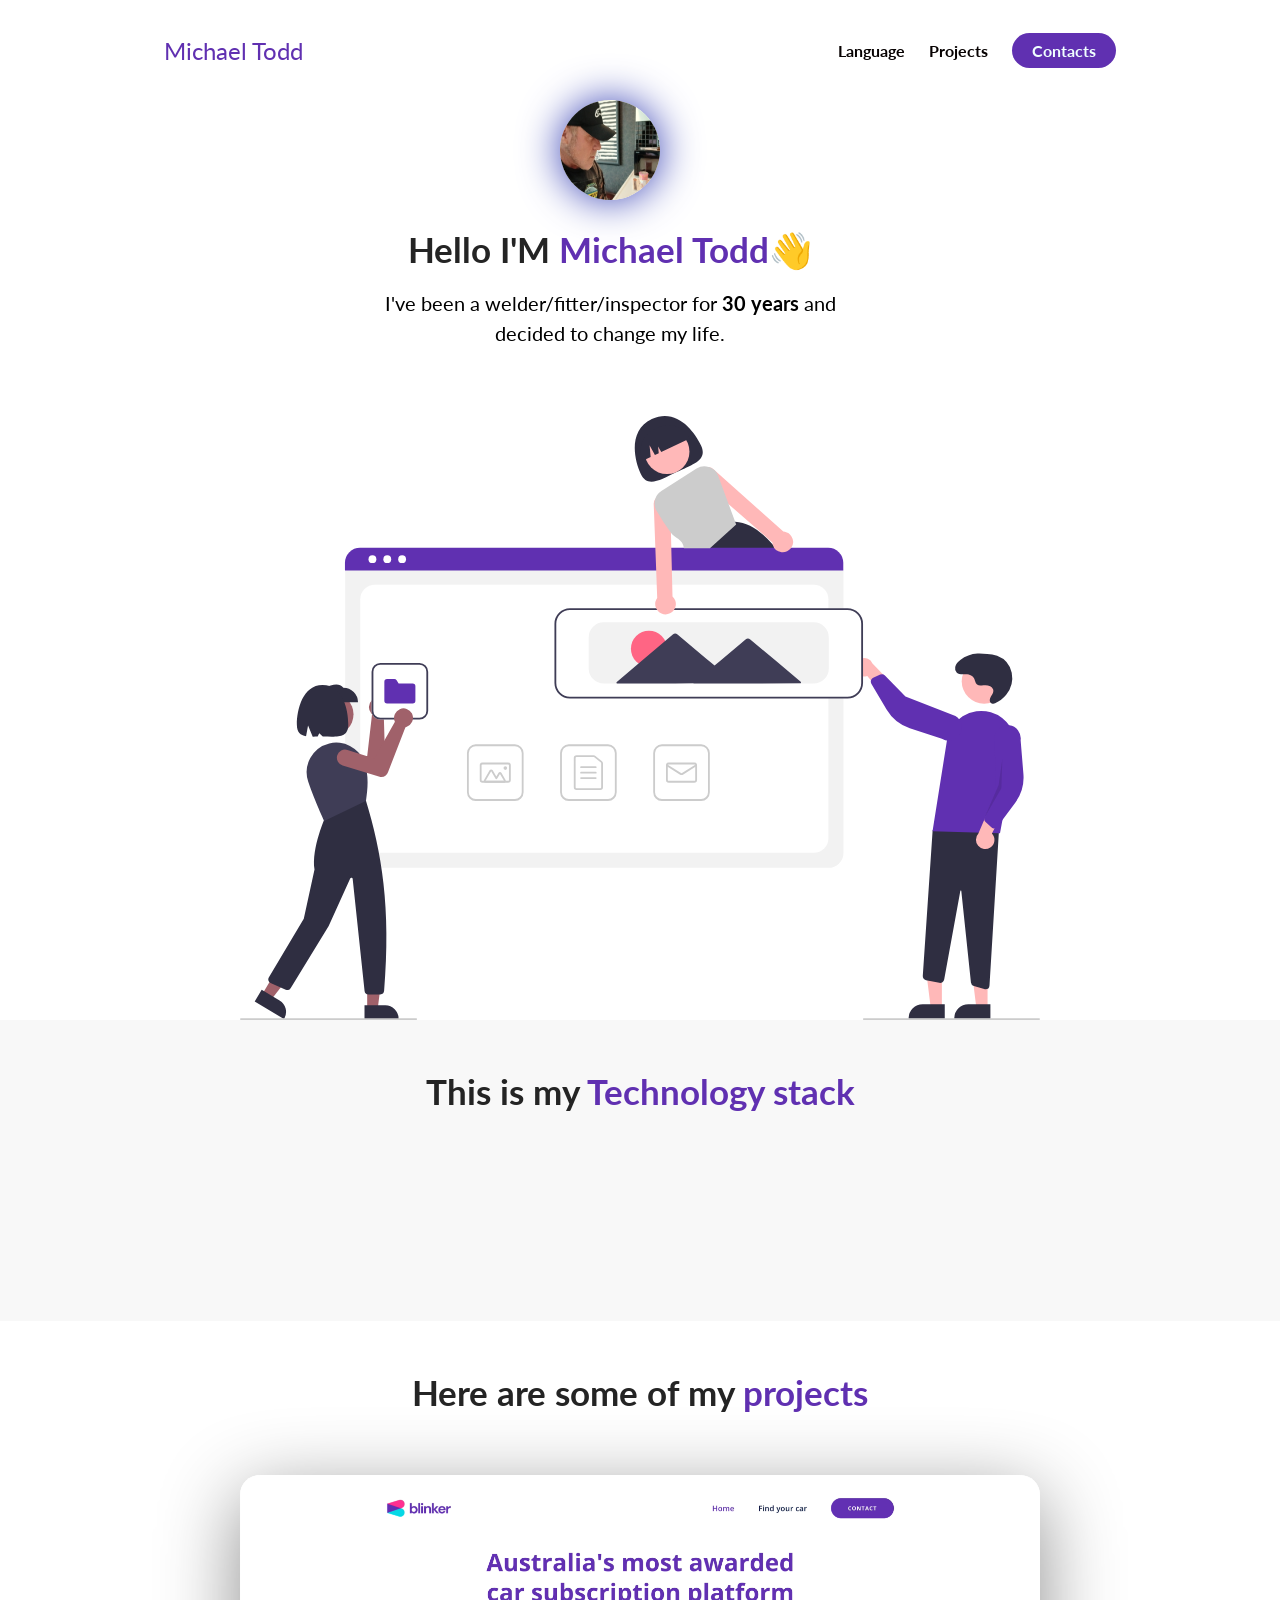
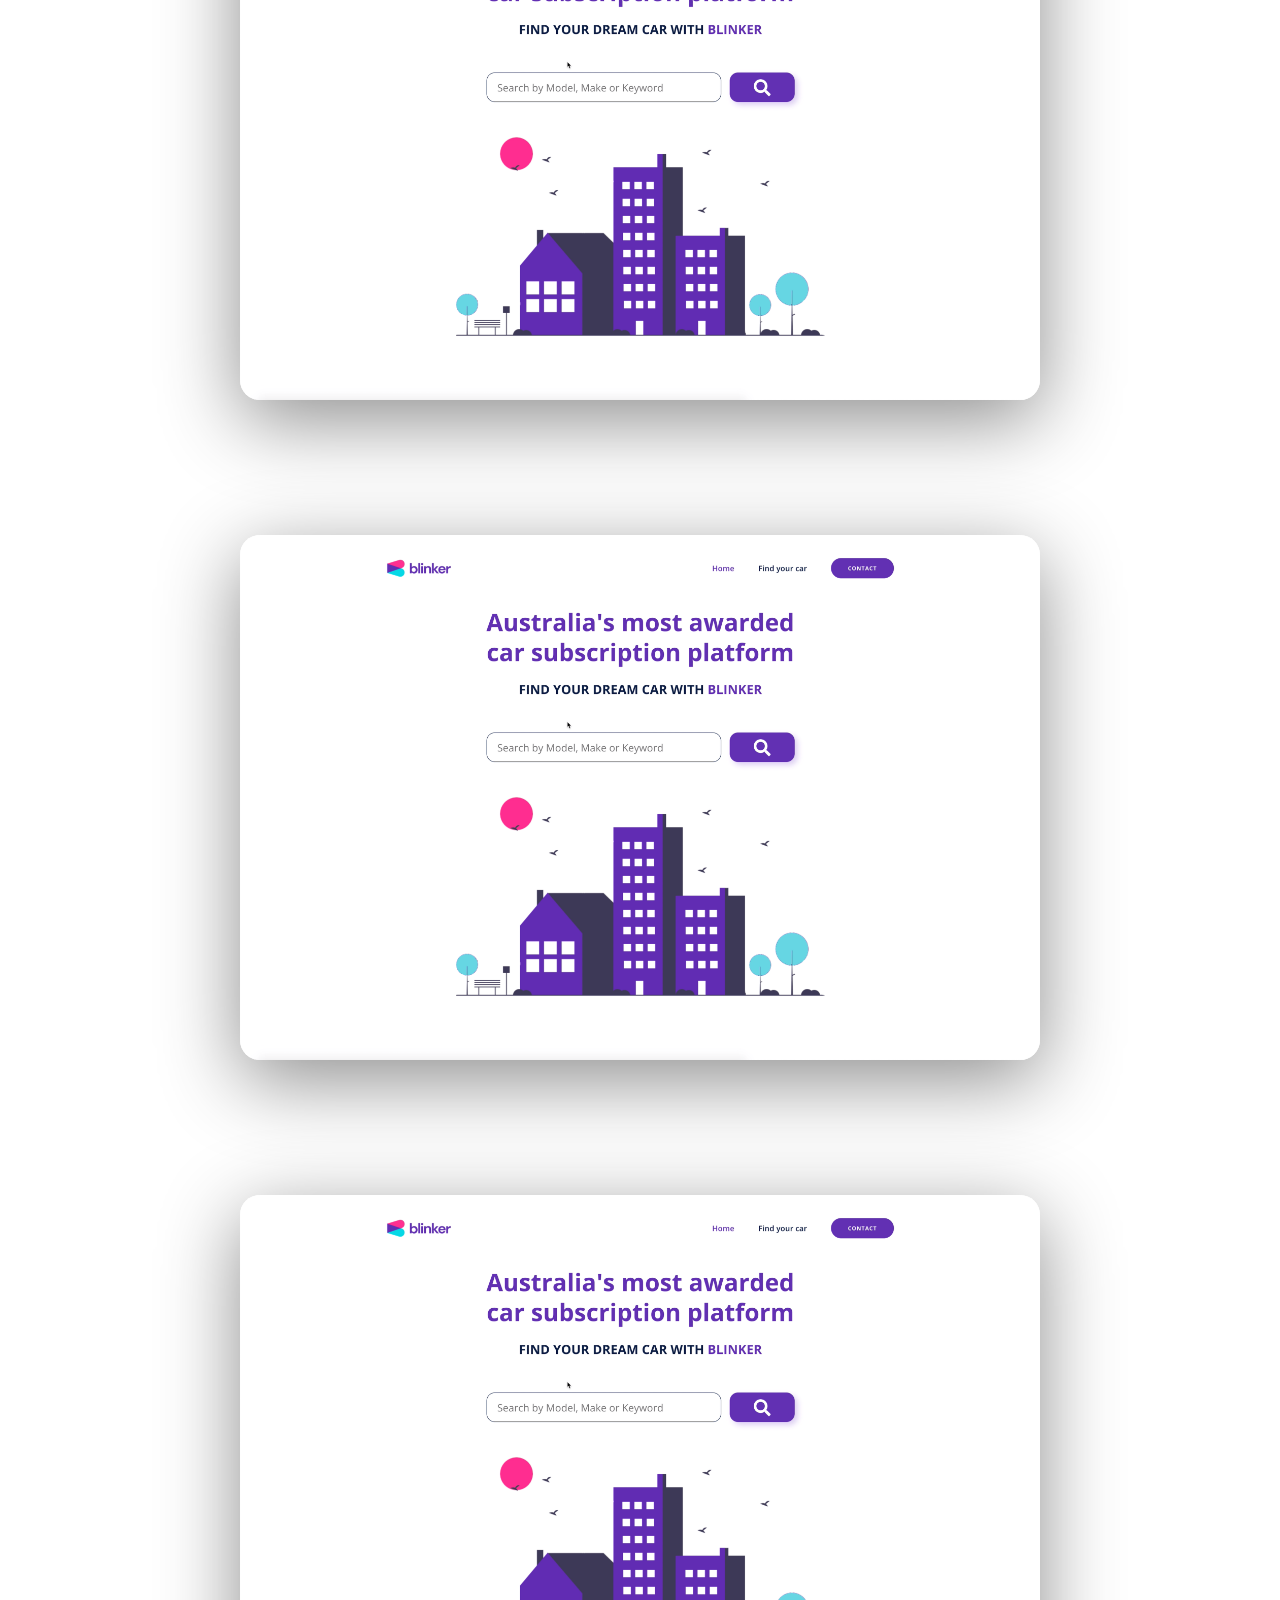
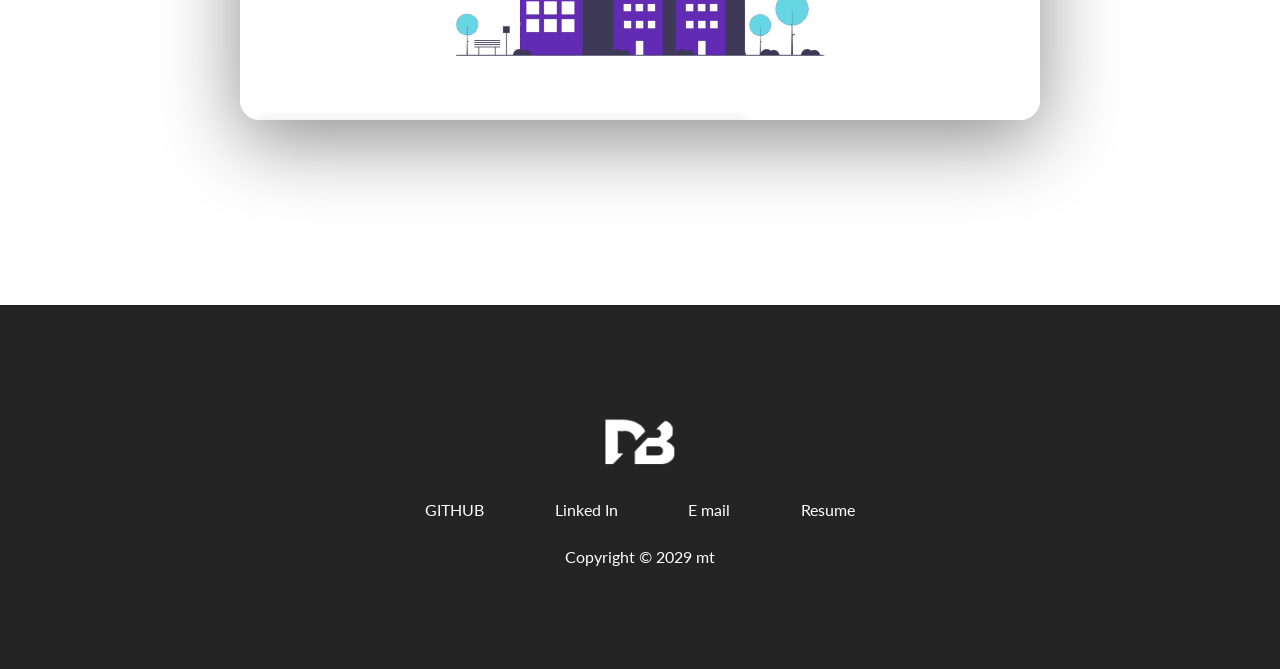
==== commit 52233b85: "fix:languages to language, start on @media" ====
--- a/index.html
+++ b/index.html
@@ -16,11 +16,11 @@
       <div class="personal__logo">Michael Todd</div>
       <ul class="nav__link--list">
         <li class="nav__link">
-          <a href="#languages" class="
+          <a href="#language" class="
             nav__link--anchor
              link__hover-effect
              link__hover-effect--black
-          ">Languages</a>
+          ">Language</a>
         </li>
         <li class="nav__link">
           <a href="#projects" class= "
@@ -46,7 +46,7 @@
           <h1 class="about-me__info--title">
             Hello I'M <span   class="text--purple">Michael Todd</span>👋
           </h1>
-          <p class="about-me__info-para">
+          <p class="about-me__info--para">
             I've been a welder/fitter/inspector for <strong>30 years</strong> and decided to change my life.
           </p>
           <div class="about-me__links">
--- a/styles.css
+++ b/styles.css
@@ -191,7 +191,7 @@
   margin-bottom: 16px;
 }
 
-.about-me__info-para {
+.about-me__info--para {
   font-size: 20px;
   margin-bottom: 28px;
 }
@@ -418,4 +418,24 @@
   opacity: 0;
   transition: all 300ms ease;
 }
- +
+/* small phones, tablets, large smart phones */
+
+@media (max-width: 768px) {
+  nav {
+    height: 68px;
+  }
+ 
+
+  h1 {
+    font-size: 28px;
+  }
+
+  .about-me__info--para {
+    font-size: 18px;
+  }
+
+  .language {
+    width: calc(100 / 3);
+  }
+}
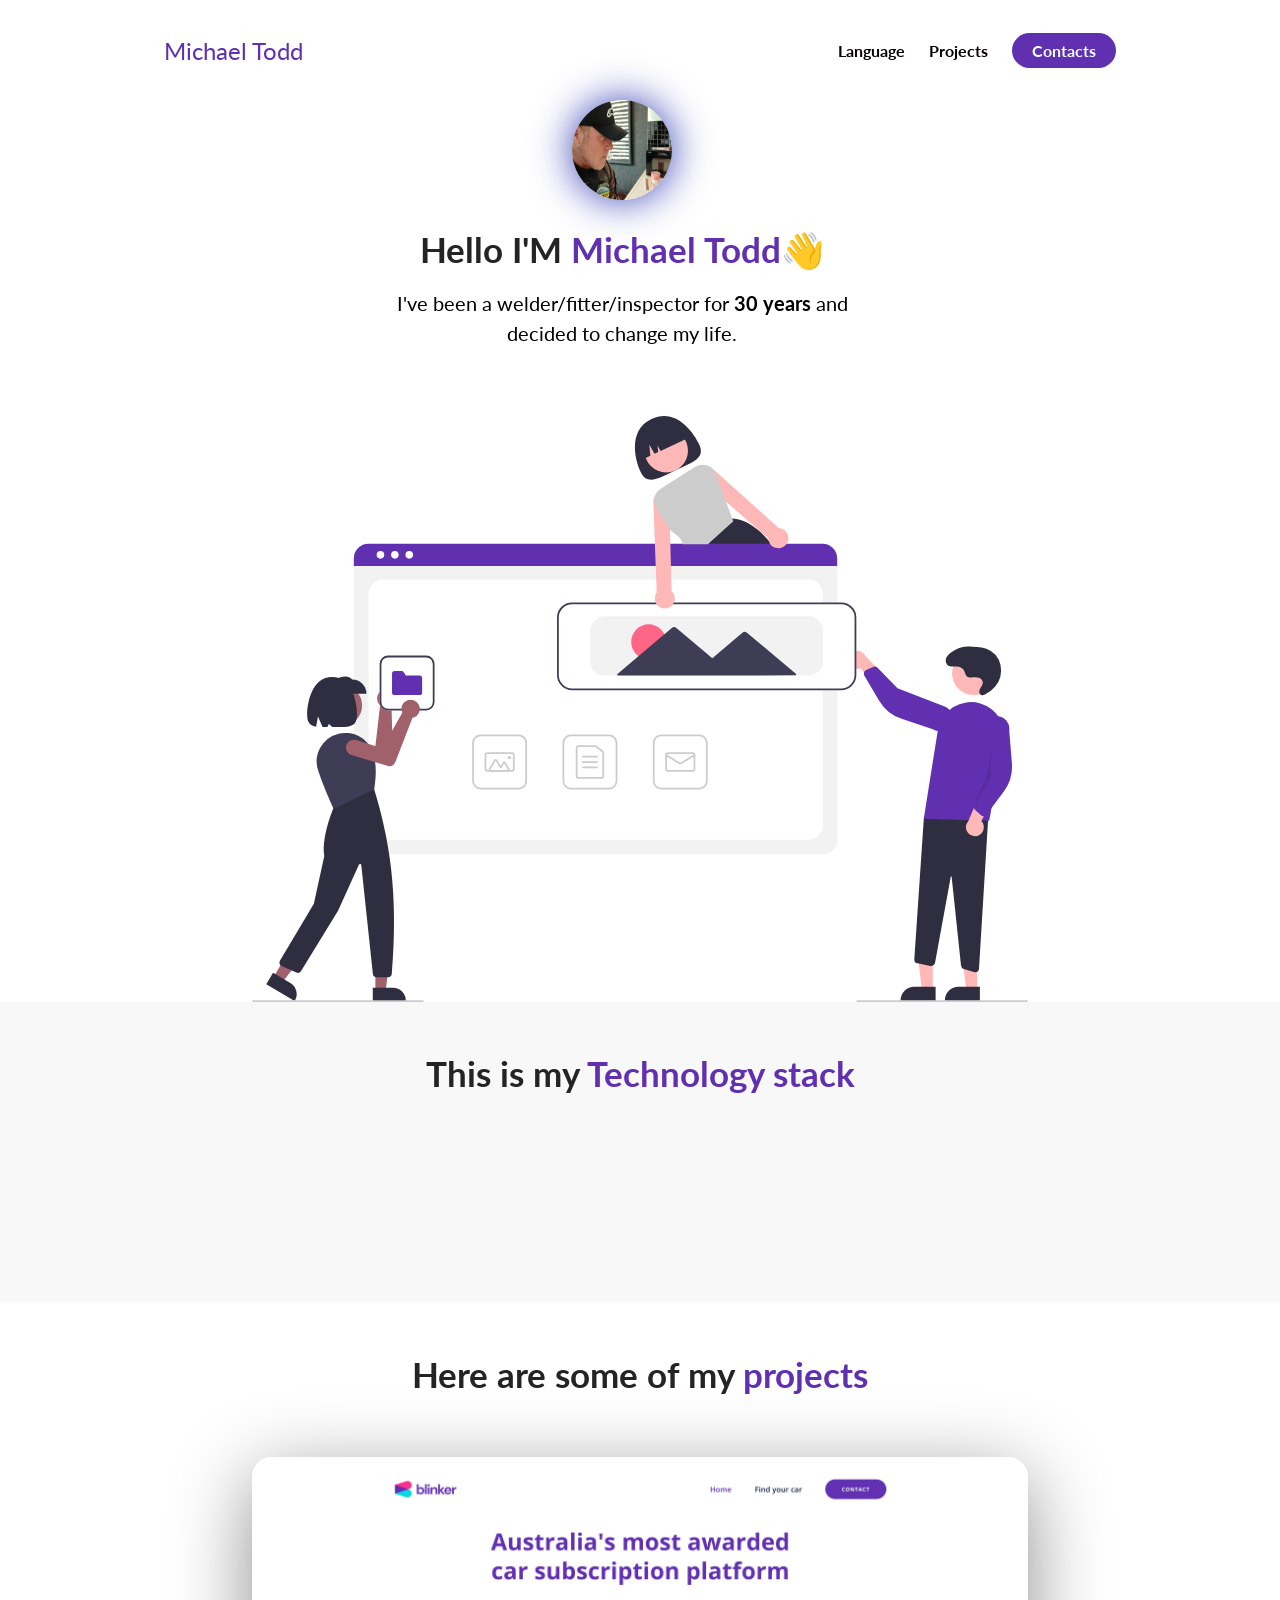
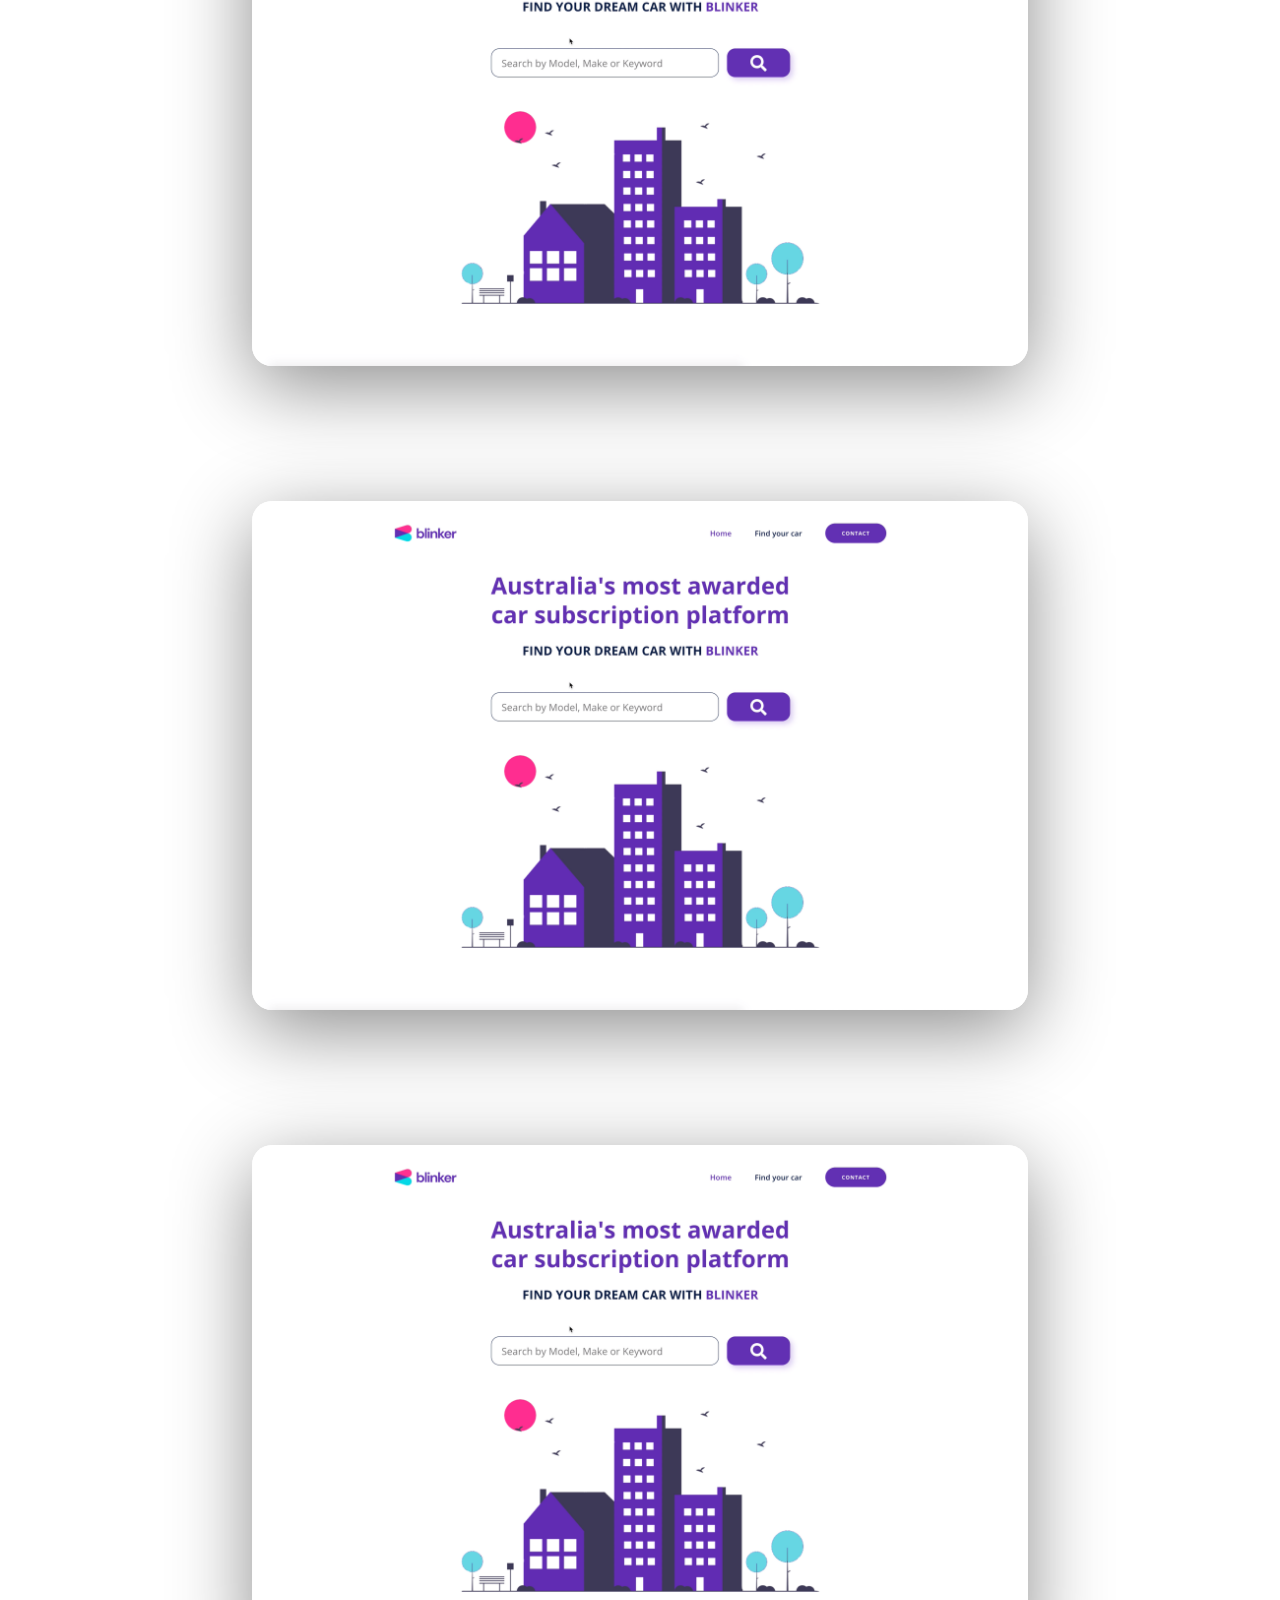
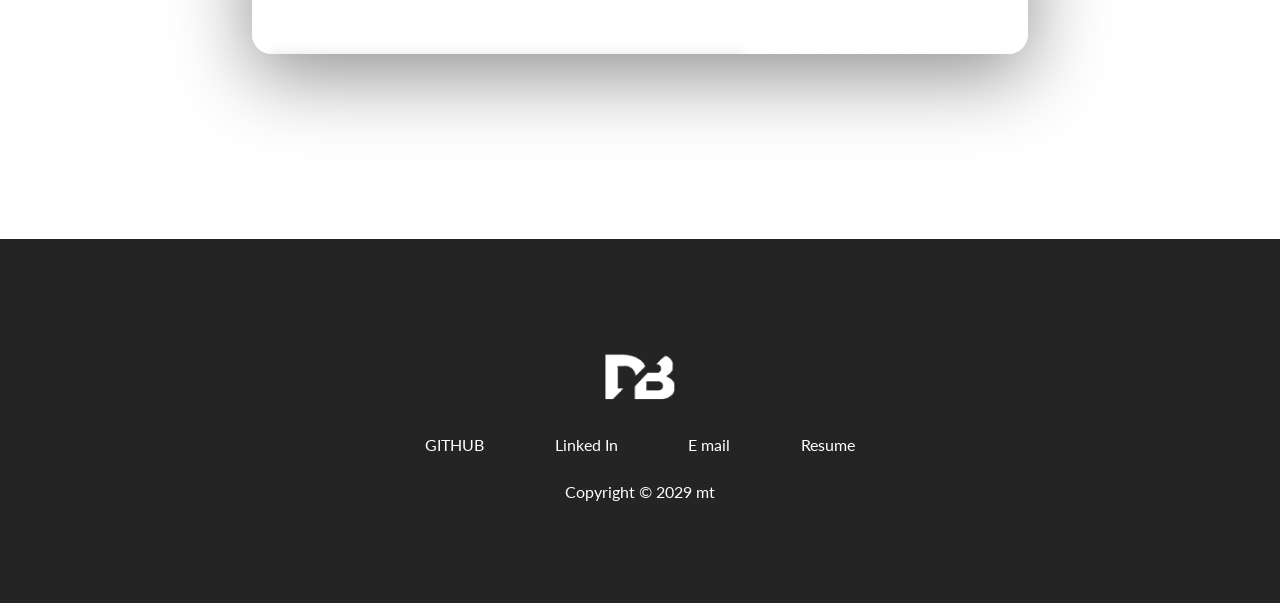
==== commit b92ab582: "add:@keyframes,@media" ====
--- a/index.html
+++ b/index.html
@@ -44,7 +44,7 @@
            <img src="./Michael.jpg" class="about-me__picture" alt="picture of me">
           </figure>
           <h1 class="about-me__info--title">
-            Hello I'M <span   class="text--purple">Michael Todd</span>👋
+            Hello I'M <span   class="text--purple">Michael Todd</span><span class="wave"></span>👋</span></h1>
           </h1>
           <p class="about-me__info--para">
             I've been a welder/fitter/inspector for <strong>30 years</strong> and decided to change my life.
--- a/styles.css
+++ b/styles.css
@@ -80,6 +80,7 @@
   width:100%;
   max-width: 800px;
   margin: 0 auto;
+  padding: 0 12px;
 }
 
 .text--purple {
@@ -176,7 +177,21 @@
   overflow: hidden;
   box-shadow: 0px 0px 40px #343eb3;
   margin-bottom: 28px;
-}
+  animation: animate-profile-picture 800ms 200ms backwards;
+}
+
+@keyframes animate-profile-picture {
+  0% {
+    transform: scale(0);
+  }
+  80% {
+    transform: scale(1.1);
+  }
+  100% {
+    transform: scale(1.0);
+  }
+}
+
 .about-me__picture {
   width: 100%;
   height: 100%;
@@ -189,6 +204,7 @@
 
 .about-me__info--title {
   margin-bottom: 16px;
+  animation: fade-up 650ms 400ms backwards;
 }
 
 .about-me__info--para {
@@ -204,10 +220,25 @@
 }
 
 .about-me__links {
-  animation: fade-up 650ms 800ms backwards;
+  animation: fade-up 650ms 600ms backwards;
   padding: 20px;
   font-size: 25px;
   display:flex;
+}
+
+.about-me__links {
+  animation: fade-up 650ms 800ms backwards;
+}
+
+@keyframes fade-up {
+  0% {
+    opacity: 0;
+    transform: translateY(40px);
+  }
+  100% {
+    opacity: 1;
+    transform: translateY(0);
+  }
 }
 
 .about-me__img--container {
@@ -220,6 +251,34 @@
 
 .about-me__img  {
   width: 100%;
+  animation: animate 1200ms 800ms backwards;
+}
+
+@keyframes wave {
+  0% {
+    opacity: 0;
+
+  }
+  100% {
+    opacity: 1;
+  }
+}
+
+.wave {
+  animation: hand-wave 500ms infinite;
+  display: inline-block;
+}
+
+@keyframes animate-wave {
+  0% {
+    transform: rotate(0);
+  }
+  50% {
+    transform: rotate(30deg);
+  }
+  100% {
+    transform: rotate(0);
+  }
 }
 
 /*
@@ -233,7 +292,7 @@
   display: flex;
   justify-content: center;
   position: relative;
-  /* position */
+
 }
 
 .language__img {
@@ -260,6 +319,7 @@
   display: flex;
   width: 100%;
   flex-wrap: wrap;
+  justify-content: center;
 }
 
 .language__name {
@@ -343,7 +403,7 @@
   font-size: 40px;
 }
 
-.project__description--para {
+ .project__description--para {
   margin: 16px 0;
 }
 
@@ -422,6 +482,8 @@
 /* small phones, tablets, large smart phones */
 
 @media (max-width: 768px) {
+
+ 
   nav {
     height: 68px;
   }
@@ -436,6 +498,60 @@
   }
 
   .language {
-    width: calc(100 / 3);
-  }
+    width: calc(100% / 3);
+
+  }
+
+  .row {
+    display:flex;
+    flex-direction: column;
+    align-items: center;
+  }
+
+  .project__description--para {
+    font-size: 14px;
+  }
+
+  .project__description {
+    padding-right: 30px;
+    left: 30px;
+  }
+ 
+}
+
+   /*  SMALL PHONES */
+
+@media (max-width: 480px) {
+    
+  .nav__link:not(:last-child) {
+    display: none;
+  }
+
+  .project__description {
+    padding: 0;
+    left: 0;
+    width: 100%;
+  }
+ 
+  .project__description--para {
+    display: none;
+  }
+
+  .project__description--links {
+    display: flex;
+    justify-content: center;
+  }
+
+  .project__description--title {
+    line-height: 1;
+    font-size: 32px;
+    text-align: center;
+  }
+
+  .project__description--sub-title {
+    text-align: center;
+    margin: 12px 0;
+  }
+
+
 }
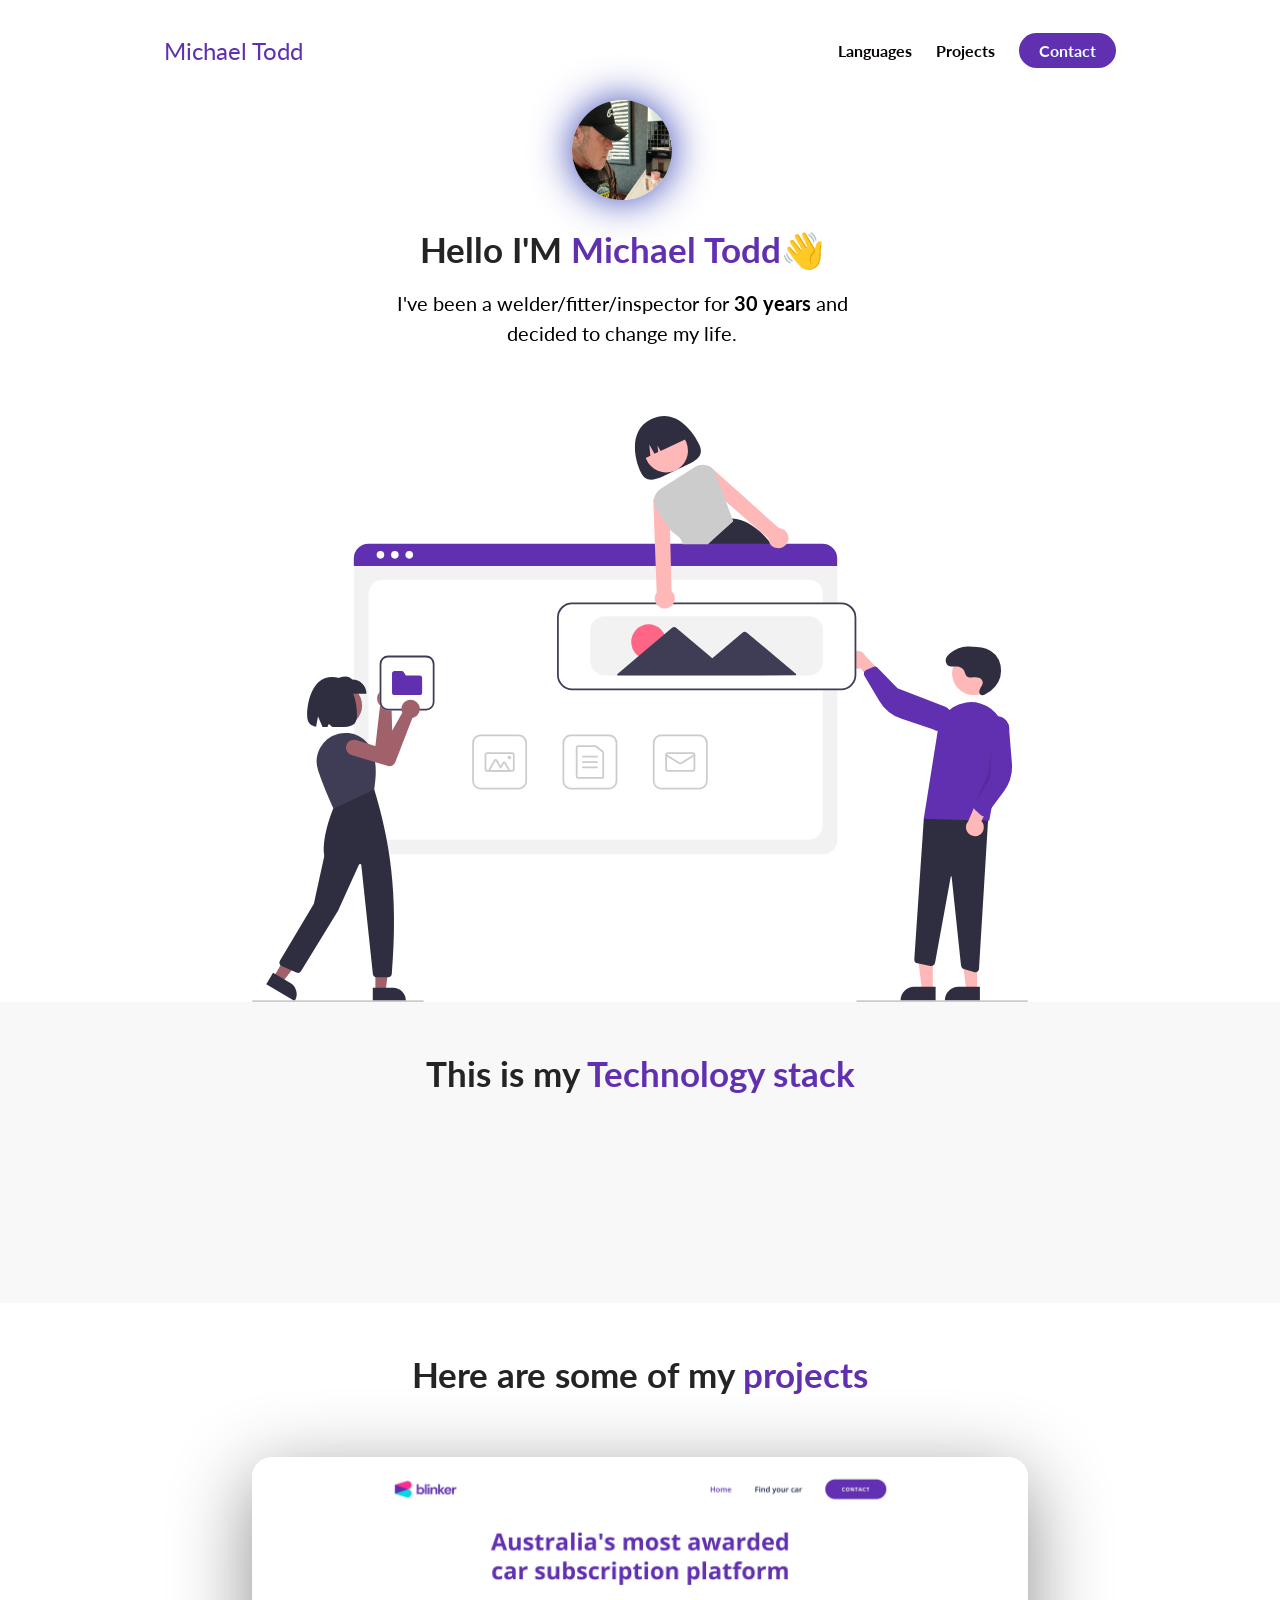
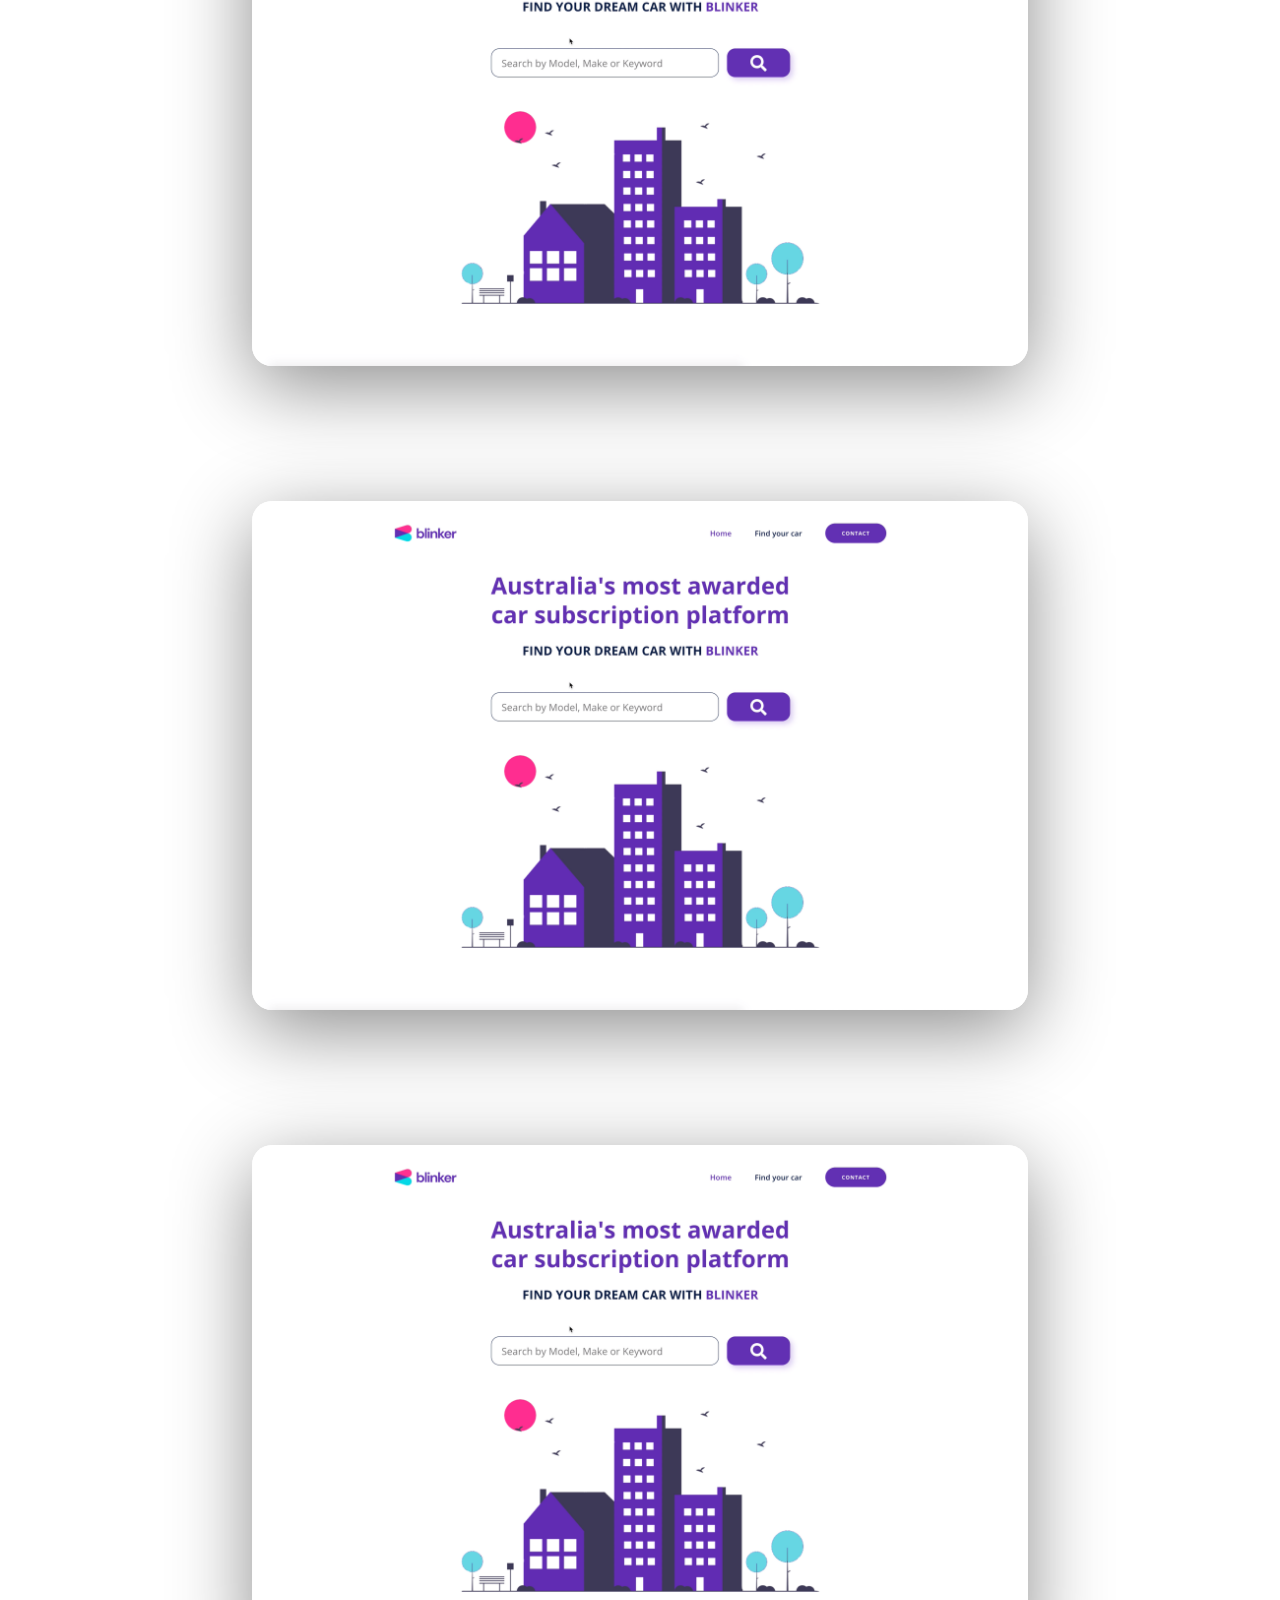
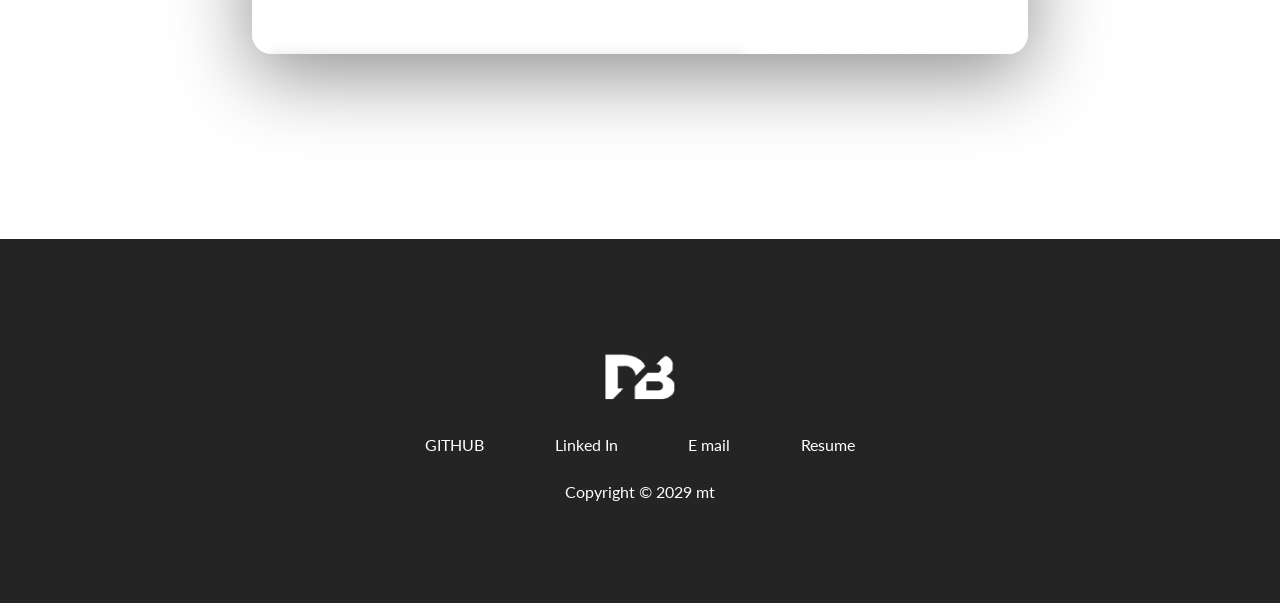
==== commit c59596b4: "fix: spelling Ultra Sonic Testing,Contacts,Languages" ====
--- a/index.html
+++ b/index.html
@@ -20,7 +20,7 @@
             nav__link--anchor
              link__hover-effect
              link__hover-effect--black
-          ">Language</a>
+          ">Languages</a>
         </li>
         <li class="nav__link">
           <a href="#projects" class= "
@@ -33,7 +33,7 @@
           <a href="mailto:email@email.com" class="
             nav__link--anchor
             nav__link--anchor-primary
-          ">Contacts</a>
+          ">Contact</a>
         </li>
       </ul>
     </nav>
@@ -172,7 +172,7 @@
             <div class="project__wrapper">
               <img src="./david eportfolio layout/assets/loopit.png"class="project__img" alt="Car subscription project">
               <div class="project__description">
-                <h3 class="project__description--title">ultra sonic testing Project</h3>
+                <h3 class="project__description--title">Ultra Sonic Testing Project</h3>
                 <h4 class="project__description--sub-title"> HTML, CSS, JAVA, VUE, VUEX</h4>
                 <p class="project__description--para">
                   Lorem ipsum dolor sit amet consectetur adipisicing elit. Distinctio magni ea numquam perspiciatis repudiandae voluptas, consequuntur cumque ab placeat libero tenetur quod architecto maxime quasi itaque eaque corrupti reiciendis doloremque?
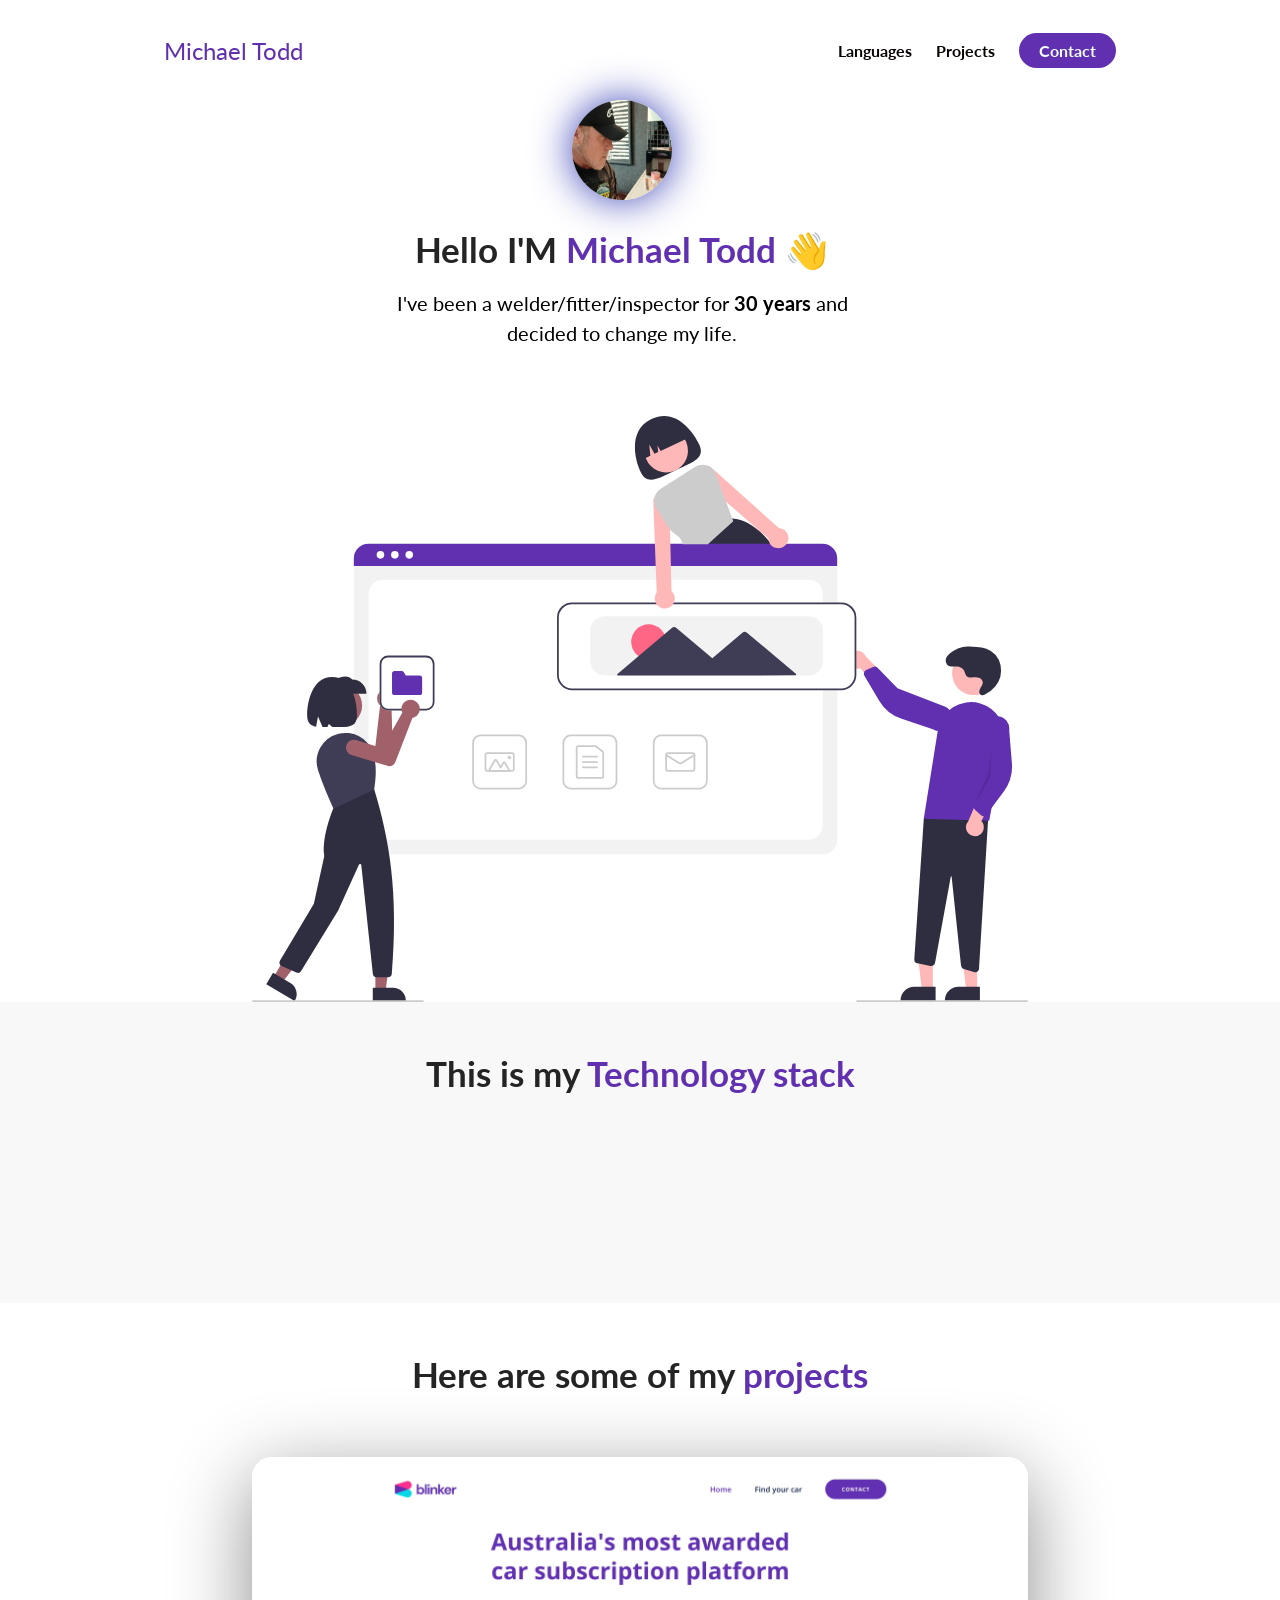
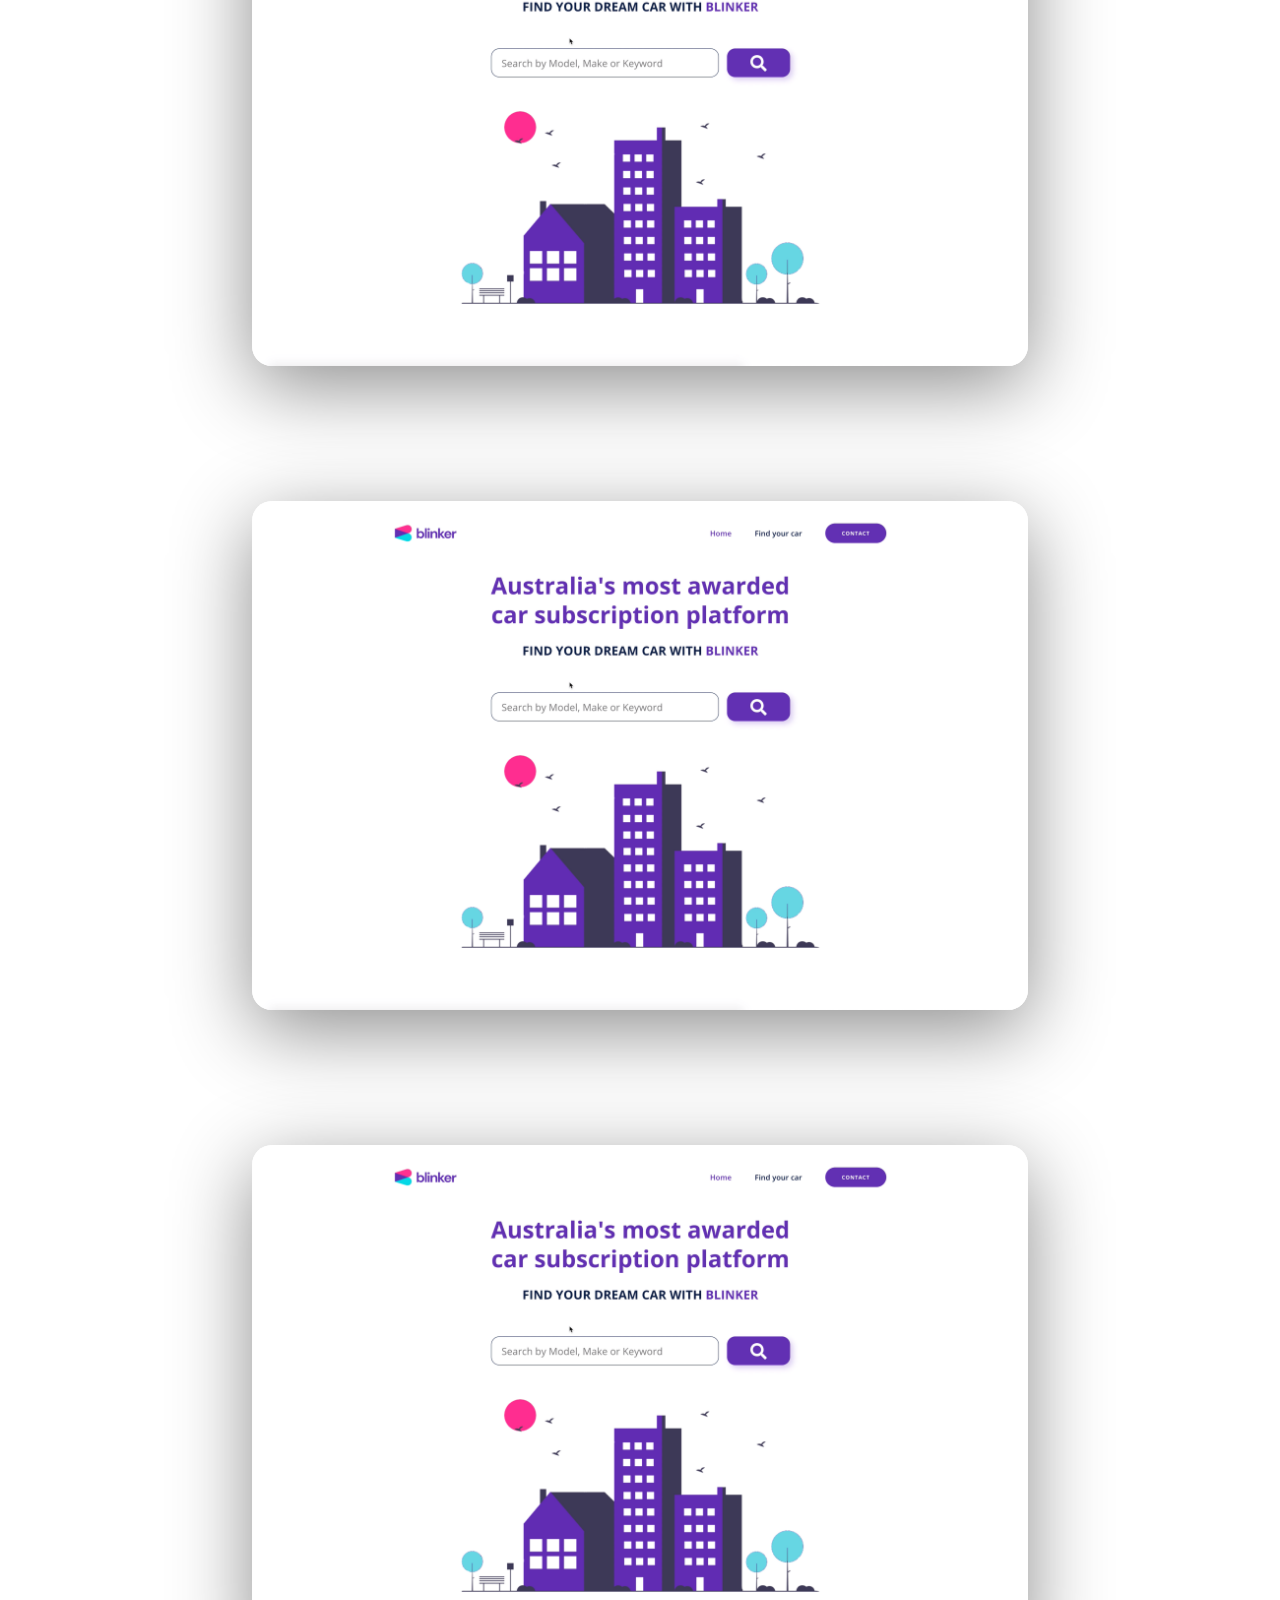
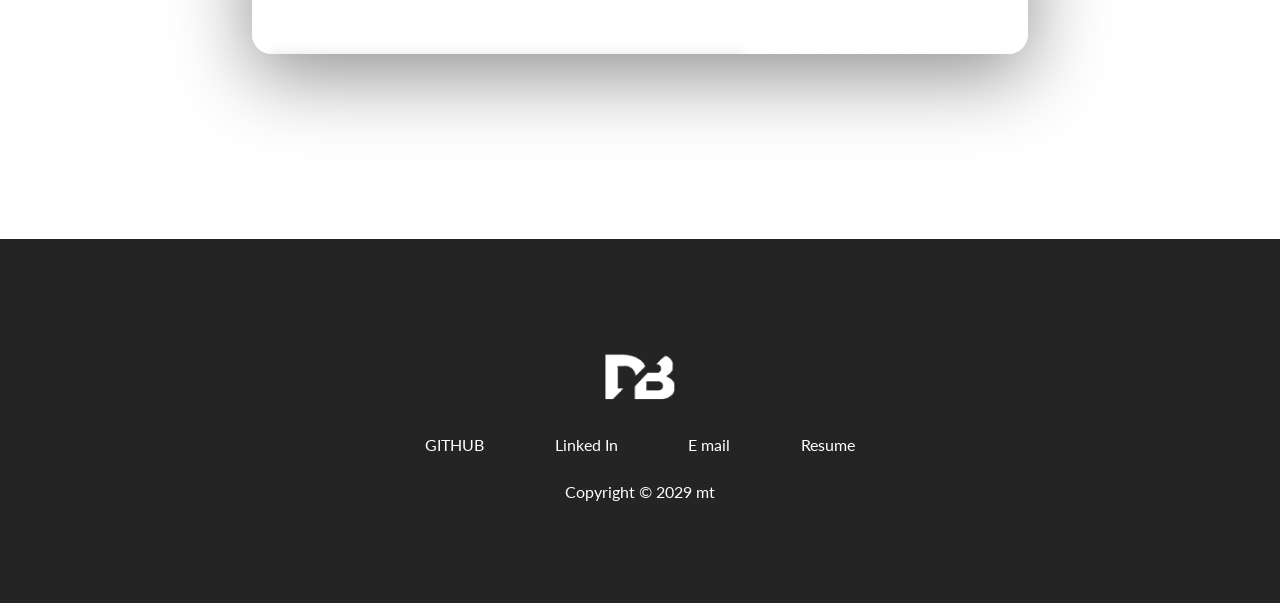
==== commit 6fa33b37: "fix: wave" ====
--- a/index.html
+++ b/index.html
@@ -44,7 +44,7 @@
            <img src="./Michael.jpg" class="about-me__picture" alt="picture of me">
           </figure>
           <h1 class="about-me__info--title">
-            Hello I'M <span   class="text--purple">Michael Todd</span><span class="wave"></span>👋</span></h1>
+            Hello I'M <span class="text--purple">Michael Todd</span>&nbsp;<span class="wave">👋</span>
           </h1>
           <p class="about-me__info--para">
             I've been a welder/fitter/inspector for <strong>30 years</strong> and decided to change my life.
--- a/styles.css
+++ b/styles.css
@@ -254,7 +254,7 @@
   animation: animate 1200ms 800ms backwards;
 }
 
-@keyframes wave {
+@keyframes fade-in {
   0% {
     opacity: 0;
 
@@ -265,9 +265,9 @@
 }
 
 .wave {
-  animation: hand-wave 500ms infinite;
   display: inline-block;
-}
+  animation: animate-wave  500ms infinite ease-in-out;
+  }
 
 @keyframes animate-wave {
   0% {
